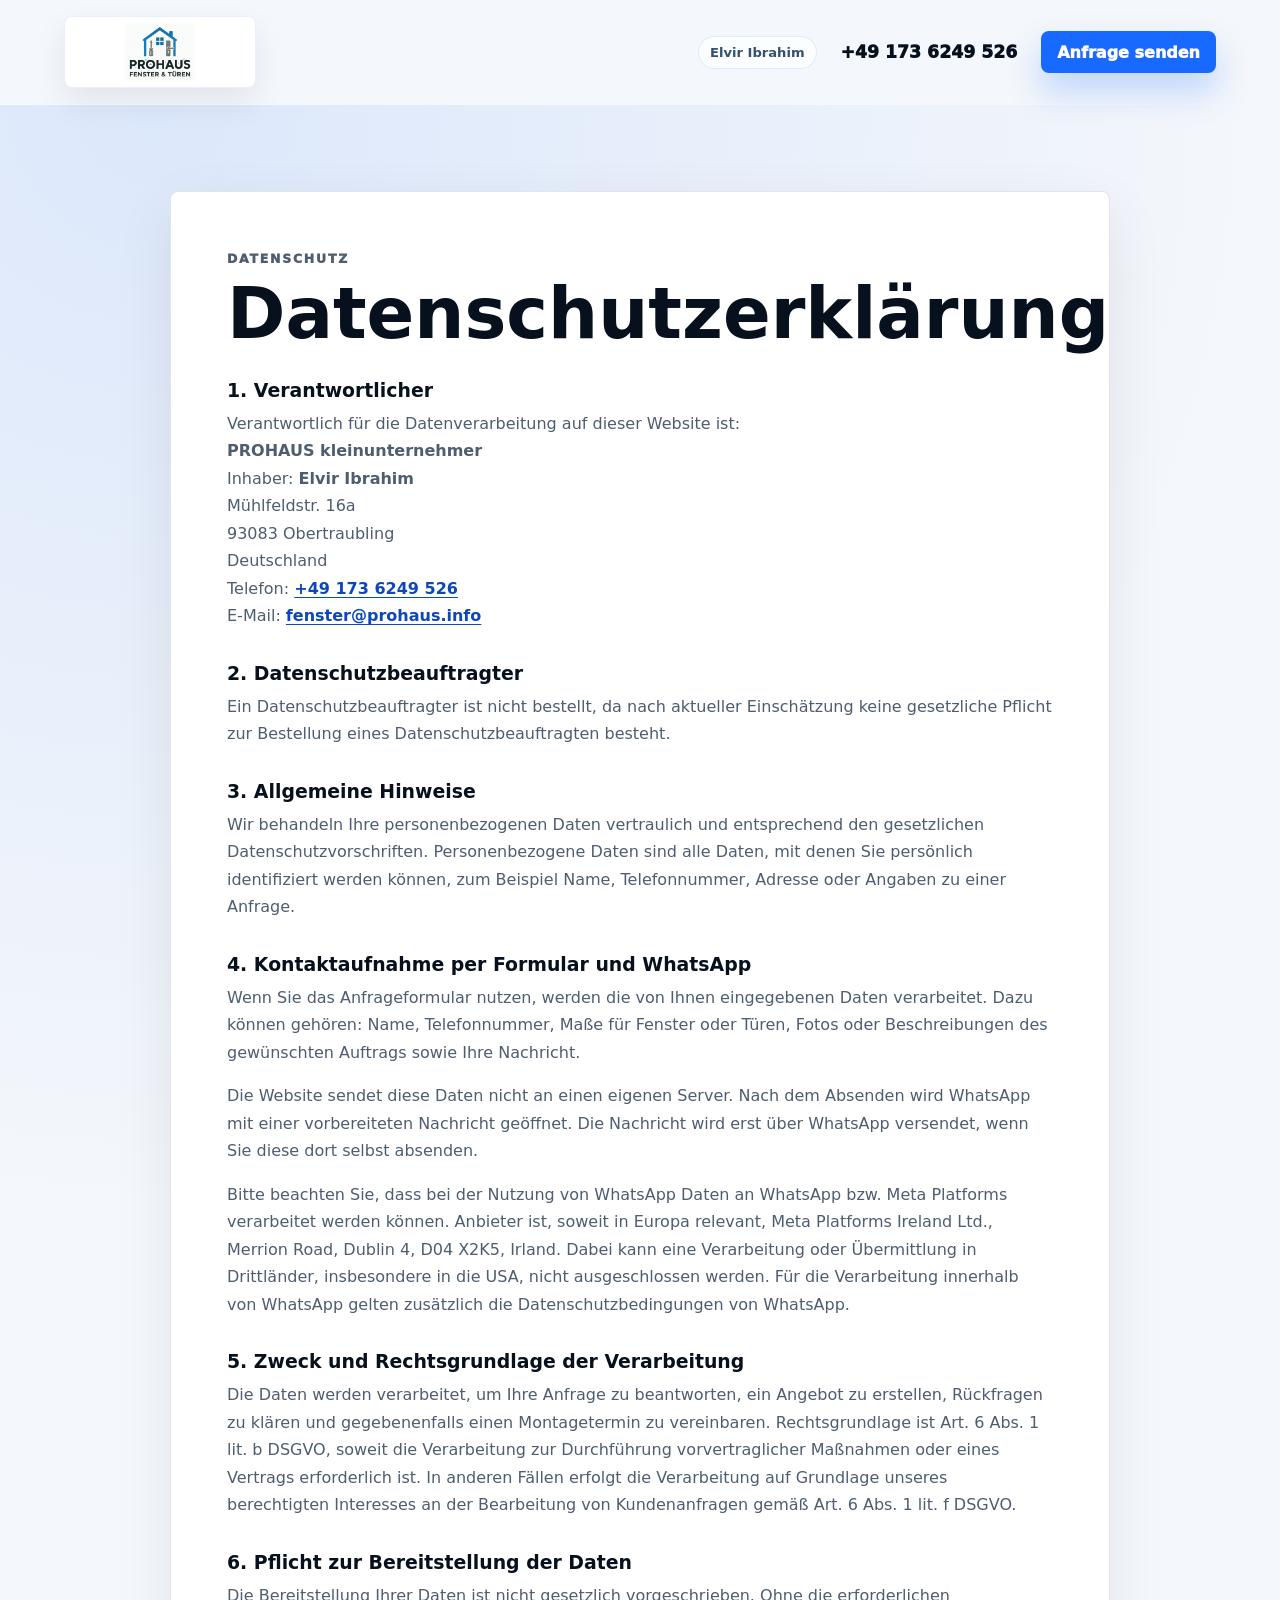
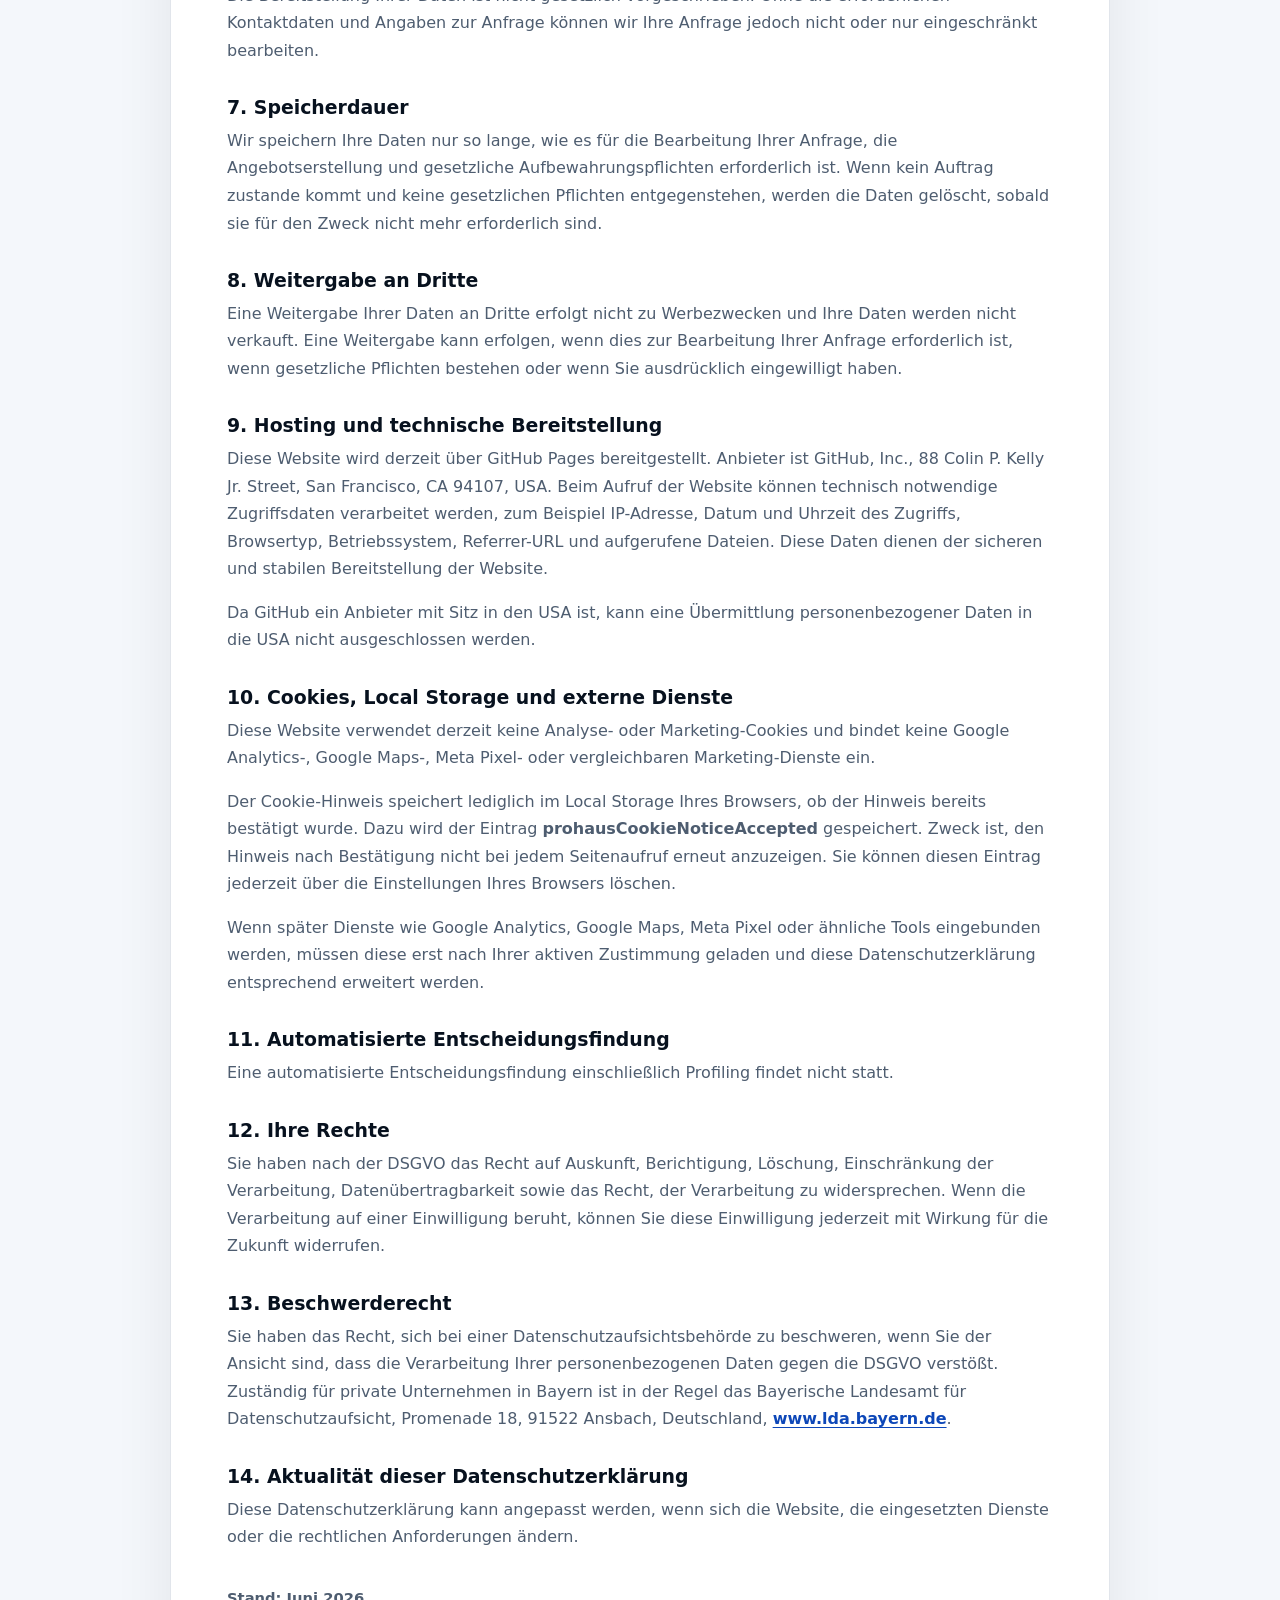
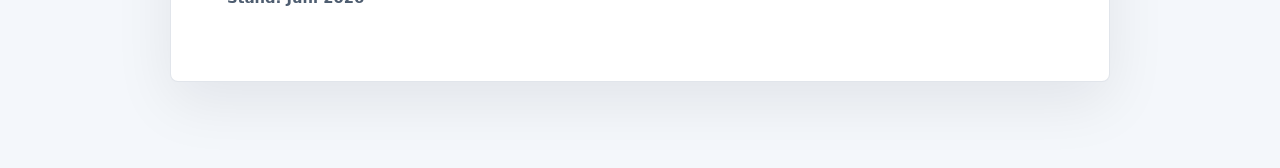
==== datenschutz.html @ ad99dd2c "Add files via upload" ====
<!doctype html>
<html lang="de">
  <head>
    <meta charset="utf-8">
    <meta name="viewport" content="width=device-width, initial-scale=1">
    <title>Datenschutzerklärung | PROHAUS</title>
    <link rel="stylesheet" href="styles.css">
  </head>
  <body>
    <header class="site-header legal-header">
      <a class="brand" href="index.html" aria-label="Zur Startseite"><img class="brand-logo" src="assets/prohaus-logo.png" alt="PROHAUS Fenster & Türen"></a>
      <div class="header-actions"><span class="owner-badge">Elvir Ibrahim</span><a class="phone" href="tel:+491736249526">+49 173 6249 526</a><a class="btn btn-header" href="index.html#contact">Anfrage senden</a></div>
    </header>
    <main class="legal-page">
      <section class="legal-card">
        <p class="eyebrow">Datenschutz</p>
        <h1>Datenschutzerklärung</h1>

        <h2>1. Verantwortlicher</h2>
        <p>
          Verantwortlich für die Datenverarbeitung auf dieser Website ist:<br>
          <strong>PROHAUS kleinunternehmer</strong><br>
          Inhaber: <strong>Elvir Ibrahim</strong><br>
          Mühlfeldstr. 16a<br>
          93083 Obertraubling<br>
          Deutschland<br>
          Telefon: <a href="tel:+491736249526">+49 173 6249 526</a><br>
          E-Mail: <a href="mailto:fenster@prohaus.info">fenster@prohaus.info</a>
        </p>

        <h2>2. Datenschutzbeauftragter</h2>
        <p>Ein Datenschutzbeauftragter ist nicht bestellt, da nach aktueller Einschätzung keine gesetzliche Pflicht zur Bestellung eines Datenschutzbeauftragten besteht.</p>

        <h2>3. Allgemeine Hinweise</h2>
        <p>Wir behandeln Ihre personenbezogenen Daten vertraulich und entsprechend den gesetzlichen Datenschutzvorschriften. Personenbezogene Daten sind alle Daten, mit denen Sie persönlich identifiziert werden können, zum Beispiel Name, Telefonnummer, Adresse oder Angaben zu einer Anfrage.</p>

        <h2>4. Kontaktaufnahme per Formular und WhatsApp</h2>
        <p>Wenn Sie das Anfrageformular nutzen, werden die von Ihnen eingegebenen Daten verarbeitet. Dazu können gehören: Name, Telefonnummer, Maße für Fenster oder Türen, Fotos oder Beschreibungen des gewünschten Auftrags sowie Ihre Nachricht.</p>
        <p>Die Website sendet diese Daten nicht an einen eigenen Server. Nach dem Absenden wird WhatsApp mit einer vorbereiteten Nachricht geöffnet. Die Nachricht wird erst über WhatsApp versendet, wenn Sie diese dort selbst absenden.</p>
        <p>Bitte beachten Sie, dass bei der Nutzung von WhatsApp Daten an WhatsApp bzw. Meta Platforms verarbeitet werden können. Anbieter ist, soweit in Europa relevant, Meta Platforms Ireland Ltd., Merrion Road, Dublin 4, D04 X2K5, Irland. Dabei kann eine Verarbeitung oder Übermittlung in Drittländer, insbesondere in die USA, nicht ausgeschlossen werden. Für die Verarbeitung innerhalb von WhatsApp gelten zusätzlich die Datenschutzbedingungen von WhatsApp.</p>

        <h2>5. Zweck und Rechtsgrundlage der Verarbeitung</h2>
        <p>Die Daten werden verarbeitet, um Ihre Anfrage zu beantworten, ein Angebot zu erstellen, Rückfragen zu klären und gegebenenfalls einen Montagetermin zu vereinbaren. Rechtsgrundlage ist Art. 6 Abs. 1 lit. b DSGVO, soweit die Verarbeitung zur Durchführung vorvertraglicher Maßnahmen oder eines Vertrags erforderlich ist. In anderen Fällen erfolgt die Verarbeitung auf Grundlage unseres berechtigten Interesses an der Bearbeitung von Kundenanfragen gemäß Art. 6 Abs. 1 lit. f DSGVO.</p>

        <h2>6. Pflicht zur Bereitstellung der Daten</h2>
        <p>Die Bereitstellung Ihrer Daten ist nicht gesetzlich vorgeschrieben. Ohne die erforderlichen Kontaktdaten und Angaben zur Anfrage können wir Ihre Anfrage jedoch nicht oder nur eingeschränkt bearbeiten.</p>

        <h2>7. Speicherdauer</h2>
        <p>Wir speichern Ihre Daten nur so lange, wie es für die Bearbeitung Ihrer Anfrage, die Angebotserstellung und gesetzliche Aufbewahrungspflichten erforderlich ist. Wenn kein Auftrag zustande kommt und keine gesetzlichen Pflichten entgegenstehen, werden die Daten gelöscht, sobald sie für den Zweck nicht mehr erforderlich sind.</p>

        <h2>8. Weitergabe an Dritte</h2>
        <p>Eine Weitergabe Ihrer Daten an Dritte erfolgt nicht zu Werbezwecken und Ihre Daten werden nicht verkauft. Eine Weitergabe kann erfolgen, wenn dies zur Bearbeitung Ihrer Anfrage erforderlich ist, wenn gesetzliche Pflichten bestehen oder wenn Sie ausdrücklich eingewilligt haben.</p>

        <h2>9. Hosting und technische Bereitstellung</h2>
        <p>Diese Website wird derzeit über GitHub Pages bereitgestellt. Anbieter ist GitHub, Inc., 88 Colin P. Kelly Jr. Street, San Francisco, CA 94107, USA. Beim Aufruf der Website können technisch notwendige Zugriffsdaten verarbeitet werden, zum Beispiel IP-Adresse, Datum und Uhrzeit des Zugriffs, Browsertyp, Betriebssystem, Referrer-URL und aufgerufene Dateien. Diese Daten dienen der sicheren und stabilen Bereitstellung der Website.</p>
        <p>Da GitHub ein Anbieter mit Sitz in den USA ist, kann eine Übermittlung personenbezogener Daten in die USA nicht ausgeschlossen werden.</p>

        <h2>10. Cookies, Local Storage und externe Dienste</h2>
        <p>Diese Website verwendet derzeit keine Analyse- oder Marketing-Cookies und bindet keine Google Analytics-, Google Maps-, Meta Pixel- oder vergleichbaren Marketing-Dienste ein.</p>
        <p>Der Cookie-Hinweis speichert lediglich im Local Storage Ihres Browsers, ob der Hinweis bereits bestätigt wurde. Dazu wird der Eintrag <strong>prohausCookieNoticeAccepted</strong> gespeichert. Zweck ist, den Hinweis nach Bestätigung nicht bei jedem Seitenaufruf erneut anzuzeigen. Sie können diesen Eintrag jederzeit über die Einstellungen Ihres Browsers löschen.</p>
        <p>Wenn später Dienste wie Google Analytics, Google Maps, Meta Pixel oder ähnliche Tools eingebunden werden, müssen diese erst nach Ihrer aktiven Zustimmung geladen und diese Datenschutzerklärung entsprechend erweitert werden.</p>

        <h2>11. Automatisierte Entscheidungsfindung</h2>
        <p>Eine automatisierte Entscheidungsfindung einschließlich Profiling findet nicht statt.</p>

        <h2>12. Ihre Rechte</h2>
        <p>Sie haben nach der DSGVO das Recht auf Auskunft, Berichtigung, Löschung, Einschränkung der Verarbeitung, Datenübertragbarkeit sowie das Recht, der Verarbeitung zu widersprechen. Wenn die Verarbeitung auf einer Einwilligung beruht, können Sie diese Einwilligung jederzeit mit Wirkung für die Zukunft widerrufen.</p>

        <h2>13. Beschwerderecht</h2>
        <p>Sie haben das Recht, sich bei einer Datenschutzaufsichtsbehörde zu beschweren, wenn Sie der Ansicht sind, dass die Verarbeitung Ihrer personenbezogenen Daten gegen die DSGVO verstößt. Zuständig für private Unternehmen in Bayern ist in der Regel das Bayerische Landesamt für Datenschutzaufsicht, Promenade 18, 91522 Ansbach, Deutschland, <a href="https://www.lda.bayern.de/" target="_blank" rel="noopener">www.lda.bayern.de</a>.</p>

        <h2>14. Aktualität dieser Datenschutzerklärung</h2>
        <p>Diese Datenschutzerklärung kann angepasst werden, wenn sich die Website, die eingesetzten Dienste oder die rechtlichen Anforderungen ändern.</p>

        <p class="legal-updated">Stand: Juni 2026</p>
      </section>
    </main>
  </body>
</html>
---- styles.css ----
:root {
  --ink: #111827;
  --muted: #647282;
  --line: rgba(148, 163, 184, 0.28);
  --paper: #f4f7fb;
  --white: #ffffff;
  --charcoal: #07111e;
  --charcoal-2: #0d1f34;
  --steel: #dfe8f3;
  --blue: #1769ff;
  --blue-2: #0d47b8;
  --green: #18b566;
  --gold: #d8ad58;
  --shadow: 0 28px 80px rgba(7, 17, 30, 0.18);
  --radius: 8px;
}

* {
  box-sizing: border-box;
}

html {
  scroll-behavior: smooth;
}

body {
  margin: 0;
  color: var(--ink);
  background: var(--paper);
  font-family: Inter, ui-sans-serif, system-ui, -apple-system, BlinkMacSystemFont, "Segoe UI", sans-serif;
}

a {
  color: inherit;
  text-decoration: none;
}

img {
  display: block;
  max-width: 100%;
}

.topbar {
  display: flex;
  justify-content: center;
  gap: clamp(18px, 5vw, 56px);
  padding: 10px 18px;
  color: rgba(255, 255, 255, 0.76);
  background: var(--charcoal);
  font-size: 0.78rem;
  font-weight: 800;
  text-transform: uppercase;
  letter-spacing: 0.08em;
}

.topbar span {
  white-space: nowrap;
}

.site-header {
  position: sticky;
  top: 0;
  z-index: 40;
  display: flex;
  align-items: center;
  justify-content: space-between;
  gap: 24px;
  padding: 16px clamp(18px, 5vw, 72px);
  border-bottom: 1px solid rgba(255, 255, 255, 0.16);
  background: rgba(244, 247, 251, 0.86);
  backdrop-filter: blur(22px);
}

.brand {
  display: flex;
  align-items: center;
  flex: 0 0 auto;
}

.brand-logo {
  width: clamp(148px, 15vw, 210px);
  height: 72px;
  object-fit: contain;
  padding: 6px 10px;
  border: 1px solid rgba(23, 105, 255, 0.1);
  border-radius: var(--radius);
  background: var(--white);
  box-shadow: 0 14px 32px rgba(7, 17, 30, 0.08);
}

.nav-links,
.header-actions {
  display: flex;
  align-items: center;
  gap: 24px;
}

.nav-links {
  color: #4b5d70;
  font-size: 0.92rem;
  font-weight: 850;
}

.nav-links a {
  position: relative;
  padding: 8px 0;
}

.nav-links a::after {
  content: "";
  position: absolute;
  left: 0;
  bottom: 0;
  width: 0;
  height: 2px;
  background: var(--blue);
  transition: width 0.2s ease;
}

.nav-links a:hover::after {
  width: 100%;
}

.phone {
  color: var(--charcoal);
  font-size: clamp(0.98rem, 1.35vw, 1.2rem);
  font-weight: 950;
}

.owner-badge {
  padding: 8px 11px;
  border: 1px solid rgba(23, 105, 255, 0.12);
  border-radius: 999px;
  color: #34516f;
  background: rgba(255, 255, 255, 0.62);
  font-size: 0.82rem;
  font-weight: 900;
  white-space: nowrap;
}

.btn {
  display: inline-flex;
  align-items: center;
  justify-content: center;
  min-height: 54px;
  padding: 0 22px;
  border: 0;
  border-radius: var(--radius);
  color: var(--white);
  background: var(--blue);
  box-shadow: 0 18px 34px rgba(23, 105, 255, 0.25);
  font: inherit;
  font-weight: 950;
  cursor: pointer;
  transition: transform 0.2s ease, box-shadow 0.2s ease, background 0.2s ease;
}

.btn:hover {
  transform: translateY(-2px);
  box-shadow: 0 24px 42px rgba(23, 105, 255, 0.3);
}

.btn-header {
  min-height: 42px;
  padding: 0 16px;
}

.hero {
  position: relative;
  display: grid;
  grid-template-columns: minmax(0, 0.9fr) minmax(440px, 1.1fr);
  gap: clamp(32px, 5vw, 76px);
  align-items: center;
  min-height: calc(100vh - 114px);
  padding: clamp(42px, 6vw, 86px) clamp(18px, 5vw, 72px);
  overflow: hidden;
  color: var(--white);
  background:
    radial-gradient(circle at 20% 18%, rgba(23, 105, 255, 0.35), transparent 28%),
    radial-gradient(circle at 78% 72%, rgba(216, 173, 88, 0.2), transparent 28%),
    linear-gradient(135deg, var(--charcoal), var(--charcoal-2));
}

.hero::after {
  content: "";
  position: absolute;
  inset: auto -8% -28% 40%;
  height: 52%;
  background: linear-gradient(90deg, transparent, rgba(255, 255, 255, 0.12), transparent);
  transform: rotate(-10deg);
}

.hero-copy,
.hero-showcase {
  position: relative;
  z-index: 2;
}

.eyebrow,
.section-kicker {
  margin: 0 0 14px;
  color: var(--gold);
  font-size: 0.78rem;
  font-weight: 950;
  letter-spacing: 0.14em;
  text-transform: uppercase;
}

h1,
h2,
h3,
p {
  margin-top: 0;
}

h1 {
  max-width: 780px;
  margin-bottom: 20px;
  font-size: clamp(2.8rem, 6vw, 6.4rem);
  line-height: 0.9;
  letter-spacing: 0;
}

h2 {
  margin-bottom: 16px;
  font-size: clamp(2rem, 3.8vw, 3.75rem);
  line-height: 1;
  letter-spacing: 0;
}

h3 {
  margin-bottom: 10px;
  font-size: 1.12rem;
}

.hero-subtitle {
  max-width: 610px;
  margin-bottom: 30px;
  color: rgba(255, 255, 255, 0.74);
  font-size: clamp(1.08rem, 1.55vw, 1.35rem);
  line-height: 1.58;
}

.hero-actions {
  display: flex;
  flex-wrap: wrap;
  gap: 12px;
  margin-bottom: 34px;
}

.btn-whatsapp {
  background: var(--green);
  box-shadow: 0 18px 34px rgba(24, 181, 102, 0.3);
}

.btn-secondary {
  border: 1px solid rgba(255, 255, 255, 0.22);
  background: rgba(255, 255, 255, 0.1);
  box-shadow: none;
}

.hero-metrics {
  display: grid;
  grid-template-columns: repeat(3, minmax(0, 1fr));
  max-width: 640px;
  border: 1px solid rgba(255, 255, 255, 0.16);
  border-radius: var(--radius);
  background: rgba(255, 255, 255, 0.08);
  backdrop-filter: blur(18px);
}

.hero-metrics div {
  padding: 18px;
}

.hero-metrics div + div {
  border-left: 1px solid rgba(255, 255, 255, 0.14);
}

.hero-metrics strong {
  display: block;
  font-size: clamp(1.55rem, 3vw, 2.2rem);
}

.hero-metrics span {
  color: rgba(255, 255, 255, 0.68);
  font-size: 0.9rem;
}

.hero-showcase {
  min-height: min(680px, 76vh);
}

.hero-photo {
  height: min(680px, 76vh);
  min-height: 520px;
  border: 1px solid rgba(255, 255, 255, 0.2);
  border-radius: var(--radius);
  background:
    linear-gradient(180deg, rgba(7, 17, 30, 0), rgba(7, 17, 30, 0.2)),
    url("assets/real-installed-window.jpg") center / cover;
  box-shadow: 0 32px 90px rgba(0, 0, 0, 0.42);
}

.quote-card {
  position: absolute;
  right: clamp(16px, 3vw, 38px);
  bottom: clamp(16px, 3vw, 38px);
  width: min(360px, 88%);
  padding: 22px;
  border: 1px solid rgba(255, 255, 255, 0.24);
  border-radius: var(--radius);
  background: rgba(7, 17, 30, 0.78);
  box-shadow: 0 24px 70px rgba(0, 0, 0, 0.3);
  backdrop-filter: blur(20px);
}

.quote-card p {
  display: inline-flex;
  align-items: center;
  gap: 8px;
  margin-bottom: 10px;
  color: rgba(255, 255, 255, 0.7);
  font-size: 0.82rem;
  font-weight: 900;
  text-transform: uppercase;
  letter-spacing: 0.1em;
}

.status-dot {
  display: inline-block;
  width: 10px;
  height: 10px;
  margin-right: 8px;
  border-radius: 50%;
  background: var(--green);
  box-shadow: 0 0 0 6px rgba(24, 181, 102, 0.14);
}

.quote-card h2 {
  margin-bottom: 14px;
  font-size: clamp(1.4rem, 2.2vw, 2rem);
  line-height: 1.05;
}

.quote-card ul,
.proof-list {
  display: grid;
  gap: 10px;
  margin: 0;
  padding: 0;
  list-style: none;
}

.quote-card li {
  color: rgba(255, 255, 255, 0.76);
}

.section {
  padding: clamp(66px, 8vw, 118px) clamp(18px, 5vw, 72px);
}

.split-heading {
  display: grid;
  grid-template-columns: minmax(0, 0.96fr) minmax(300px, 0.62fr);
  gap: clamp(24px, 4vw, 60px);
  align-items: end;
  margin-bottom: 34px;
}

.split-heading p {
  color: var(--muted);
  font-size: 1.04rem;
  line-height: 1.65;
}

.process {
  background: var(--white);
}

.process-grid {
  display: grid;
  grid-template-columns: repeat(3, minmax(0, 1fr));
  gap: 18px;
}

.process-grid article,
.service-list article,
.contact-form {
  border: 1px solid var(--line);
  border-radius: var(--radius);
  background: var(--white);
  box-shadow: 0 16px 42px rgba(7, 17, 30, 0.07);
}

.process-grid article {
  position: relative;
  min-height: 260px;
  overflow: hidden;
  padding: 28px;
}

.process-grid article::after {
  content: "";
  position: absolute;
  right: -58px;
  bottom: -58px;
  width: 150px;
  height: 150px;
  border: 1px solid rgba(23, 105, 255, 0.16);
  border-radius: 50%;
  background: rgba(23, 105, 255, 0.05);
}

.process-grid span,
.service-list span {
  display: inline-grid;
  width: 44px;
  height: 44px;
  place-items: center;
  margin-bottom: 28px;
  border-radius: 50%;
  color: var(--blue);
  background: #e9f1ff;
  font-weight: 950;
}

.process-grid p,
.service-list p,
.project-copy p,
.contact-copy p {
  color: var(--muted);
  line-height: 1.65;
}

.services {
  background:
    linear-gradient(180deg, #eef4fb 0%, #f8fbff 100%);
}

.text-link {
  justify-self: end;
  color: var(--blue);
  font-weight: 950;
}

.service-board {
  display: grid;
  grid-template-columns: minmax(0, 0.92fr) minmax(0, 1.08fr);
  gap: 22px;
  align-items: stretch;
}

.service-image {
  position: relative;
  min-height: 560px;
  overflow: hidden;
  border-radius: var(--radius);
  box-shadow: var(--shadow);
}

.service-image::after {
  content: "Fenster- und Türmontage";
  position: absolute;
  left: 24px;
  bottom: 24px;
  padding: 12px 14px;
  border-radius: var(--radius);
  color: var(--white);
  background: rgba(7, 17, 30, 0.72);
  font-weight: 950;
  backdrop-filter: blur(14px);
}

.service-image img {
  width: 100%;
  height: 100%;
  object-fit: cover;
}

.service-list {
  display: grid;
  gap: 16px;
}

.service-list article {
  padding: 26px;
}

.profiles-section {
  background: var(--charcoal);
  color: var(--white);
}

.profiles-layout {
  display: grid;
  grid-template-columns: minmax(0, 0.92fr) minmax(360px, 1.08fr);
  gap: clamp(24px, 5vw, 62px);
  align-items: start;
}

.profiles-layout p {
  max-width: 660px;
  color: rgba(255, 255, 255, 0.72);
  font-size: 1.05rem;
  line-height: 1.7;
}

.profile-cards {
  display: grid;
  gap: 16px;
}

.profile-cards article {
  display: grid;
  gap: 8px;
  padding: 22px;
  border: 1px solid rgba(255, 255, 255, 0.14);
  border-radius: var(--radius);
  background: rgba(255, 255, 255, 0.08);
  backdrop-filter: blur(16px);
}

.profile-cards strong {
  font-size: 1.08rem;
}

.profile-cards span {
  color: rgba(255, 255, 255, 0.7);
  line-height: 1.55;
}

.profile-cards-with-images article {
  overflow: hidden;
  padding: 0;
}

.profile-cards-with-images img {
  width: 100%;
  height: 150px;
  object-fit: cover;
}

.profile-cards-with-images strong,
.profile-cards-with-images span {
  padding-right: 22px;
  padding-left: 22px;
}

.profile-cards-with-images strong {
  padding-top: 16px;
}

.profile-cards-with-images span {
  padding-bottom: 20px;
}

.before-after {
  background: #f8fbff;
}

.comparison-grid {
  display: grid;
  grid-template-columns: repeat(2, minmax(0, 1fr));
  gap: 18px;
}

.comparison-grid article {
  border: 1px solid var(--line);
  border-radius: var(--radius);
  background: var(--white);
  box-shadow: 0 16px 42px rgba(7, 17, 30, 0.07);
  overflow: hidden;
}

.comparison-pair {
  display: grid;
  grid-template-columns: repeat(2, minmax(0, 1fr));
}

.comparison-pair figure {
  position: relative;
  margin: 0;
  min-height: 260px;
}

.comparison-pair img {
  width: 100%;
  height: 100%;
  min-height: 260px;
  object-fit: cover;
}

.comparison-pair figcaption {
  position: absolute;
  left: 12px;
  bottom: 12px;
  padding: 8px 10px;
  border-radius: var(--radius);
  color: var(--white);
  background: rgba(7, 17, 30, 0.74);
  font-size: 0.82rem;
  font-weight: 950;
}

.comparison-grid h3,
.comparison-grid p {
  padding-right: 22px;
  padding-left: 22px;
}

.comparison-grid h3 {
  margin-top: 20px;
}

.comparison-grid p {
  padding-bottom: 22px;
  color: var(--muted);
  line-height: 1.6;
}

.project-section {
  display: grid;
  grid-template-columns: minmax(320px, 0.72fr) minmax(0, 1.28fr);
  gap: clamp(24px, 5vw, 68px);
  align-items: center;
  background: var(--white);
}

.project-copy {
  max-width: 560px;
}

.proof-list {
  margin-top: 26px;
}

.proof-list span {
  padding: 14px 16px;
  border: 1px solid var(--line);
  border-radius: var(--radius);
  background: #f7faff;
  color: #314156;
  font-weight: 850;
}

.project-gallery {
  display: grid;
  grid-template-columns: repeat(2, minmax(0, 1fr));
  gap: 16px;
}

.project-gallery article {
  overflow: hidden;
  border: 1px solid var(--line);
  border-radius: var(--radius);
  background: var(--white);
  box-shadow: 0 14px 36px rgba(7, 17, 30, 0.08);
}

.project-gallery img {
  width: 100%;
  height: 230px;
  object-fit: cover;
}

.project-gallery div {
  display: grid;
  gap: 6px;
  padding: 16px;
}

.project-gallery strong {
  font-size: 1rem;
}

.project-gallery span {
  color: var(--muted);
  line-height: 1.45;
}

.conversion {
  color: var(--white);
  background:
    radial-gradient(circle at 22% 16%, rgba(23, 105, 255, 0.34), transparent 27%),
    linear-gradient(135deg, var(--charcoal), var(--charcoal-2));
}

.conversion-card {
  display: grid;
  grid-template-columns: minmax(0, 0.9fr) minmax(360px, 0.72fr);
  gap: clamp(24px, 5vw, 64px);
  align-items: start;
  max-width: 1280px;
  margin: 0 auto;
}

.contact-copy {
  max-width: 620px;
}

.contact-copy p,
.contact-details {
  color: rgba(255, 255, 255, 0.72);
}

.contact-details {
  display: grid;
  gap: 10px;
  margin-top: 26px;
  line-height: 1.5;
}

.contact-form {
  display: grid;
  gap: 16px;
  padding: 26px;
  color: var(--ink);
}

.contact-form label {
  display: grid;
  gap: 8px;
  color: #526173;
  font-weight: 850;
}

.contact-form input,
.contact-form textarea {
  width: 100%;
  border: 1px solid #d8e1ec;
  border-radius: var(--radius);
  padding: 15px;
  color: var(--ink);
  background: #fbfdff;
  font: inherit;
  outline: none;
}

.contact-form input:focus,
.contact-form textarea:focus {
  border-color: var(--blue);
  box-shadow: 0 0 0 4px rgba(23, 105, 255, 0.12);
}

.privacy-consent {
  grid-template-columns: auto 1fr;
  align-items: start;
  gap: 10px;
  color: #59687a;
  font-size: 0.88rem;
  line-height: 1.45;
  font-weight: 750;
}

.privacy-consent input {
  width: 18px;
  height: 18px;
  margin-top: 2px;
  accent-color: var(--green);
}

.privacy-consent a,
.legal-links a,
.legal-links button {
  color: var(--blue-2);
  font-weight: 900;
  text-decoration: underline;
  text-underline-offset: 3px;
}

.form-error {
  min-height: 1.2em;
  margin: -6px 0 0;
  color: #b42318;
  font-size: 0.86rem;
  font-weight: 850;
}

.btn-submit {
  width: 100%;
  background: var(--green);
  box-shadow: 0 18px 34px rgba(24, 181, 102, 0.26);
}

.site-footer {
  display: flex;
  align-items: center;
  justify-content: space-between;
  gap: 18px;
  padding: 28px clamp(18px, 5vw, 72px);
  color: #6a7786;
  background: var(--white);
  font-weight: 800;
}

.site-footer small {
  margin-left: 6px;
  color: #93a0ae;
  font-size: 0.82em;
  font-weight: 750;
}

.legal-links {
  display: flex;
  flex-wrap: wrap;
  align-items: center;
  justify-content: flex-end;
  gap: 14px;
}

.legal-links button {
  border: 0;
  padding: 0;
  background: transparent;
  font: inherit;
  cursor: pointer;
}

.cookie-banner {
  position: fixed;
  right: 18px;
  bottom: 18px;
  z-index: 70;
  display: grid;
  grid-template-columns: 1fr auto;
  gap: 18px;
  align-items: center;
  max-width: min(680px, calc(100vw - 36px));
  padding: 18px;
  border: 1px solid rgba(23, 105, 255, 0.18);
  border-radius: var(--radius);
  background: rgba(255, 255, 255, 0.96);
  box-shadow: var(--shadow);
  backdrop-filter: blur(18px);
}

.cookie-banner[hidden] {
  display: none;
}

.cookie-banner strong {
  display: block;
  margin-bottom: 5px;
  color: var(--ink);
}

.cookie-banner p {
  margin: 0;
  color: var(--muted);
  font-size: 0.9rem;
  line-height: 1.45;
}

.btn-cookie {
  min-height: 44px;
  padding: 0 18px;
  color: var(--white);
  background: var(--blue);
}

.legal-header {
  position: sticky;
}

.legal-page {
  padding: clamp(42px, 7vw, 86px) 18px;
  background:
    radial-gradient(circle at 12% 0%, rgba(23, 105, 255, 0.11), transparent 32%),
    var(--paper);
}

.legal-card {
  max-width: 940px;
  margin: 0 auto;
  padding: clamp(28px, 5vw, 56px);
  border: 1px solid var(--line);
  border-radius: var(--radius);
  background: var(--white);
  box-shadow: 0 20px 60px rgba(7, 17, 30, 0.08);
}

.legal-card h1 {
  margin: 0 0 18px;
  color: var(--charcoal);
  font-size: clamp(2.25rem, 6vw, 4.4rem);
  letter-spacing: 0;
}

.legal-card h2 {
  margin: 34px 0 10px;
  color: var(--charcoal);
  font-size: 1.18rem;
}

.legal-card p {
  color: #4e5d70;
  line-height: 1.72;
}

.legal-card a {
  color: var(--blue-2);
  font-weight: 900;
  text-decoration: underline;
  text-underline-offset: 3px;
}

.legal-note {
  padding: 14px 16px;
  border-left: 4px solid var(--gold);
  background: #fff8e8;
}

.legal-updated {
  margin-top: 34px;
  color: var(--muted);
  font-size: 0.92rem;
  font-weight: 850;
}

.floating-whatsapp {
  position: fixed;
  right: 18px;
  bottom: 18px;
  z-index: 50;
  display: none;
  min-height: 58px;
  align-items: center;
  justify-content: center;
  padding: 0 19px;
  border-radius: 999px;
  color: var(--white);
  background: var(--green);
  box-shadow: 0 18px 36px rgba(24, 181, 102, 0.42);
  font-weight: 950;
}

@media (max-width: 1040px) {
  .nav-links {
    display: none;
  }

  .hero,
  .split-heading,
  .service-board,
  .profiles-layout,
  .project-section,
  .conversion-card {
    grid-template-columns: 1fr;
  }

  .hero {
    min-height: auto;
  }

  .text-link {
    justify-self: start;
  }

  .process-grid {
    grid-template-columns: 1fr;
  }
}

@media (max-width: 680px) {
  .topbar {
    justify-content: flex-start;
    overflow-x: auto;
  }

  .site-header {
    align-items: flex-start;
    padding: 13px 16px;
  }

  .brand-logo {
    width: 118px;
    height: 56px;
    padding: 4px 6px;
  }

  .header-actions {
    flex-direction: column;
    align-items: flex-end;
    gap: 7px;
  }

  .phone {
    font-size: 0.96rem;
  }

  .owner-badge {
    font-size: 0.76rem;
    padding: 6px 9px;
  }

  .btn-header {
    min-height: 34px;
    padding: 0 12px;
    font-size: 0.86rem;
  }

  .hero {
    padding: 36px 16px 52px;
  }

  h1 {
    font-size: 3.05rem;
  }

  .hero-actions,
  .hero-actions .btn {
    width: 100%;
  }

  .hero-metrics {
    grid-template-columns: 1fr;
  }

  .hero-metrics div + div {
    border-top: 1px solid rgba(255, 255, 255, 0.14);
    border-left: 0;
  }

  .hero-showcase,
  .hero-photo {
    min-height: 350px;
  }

  .hero-photo {
    height: 350px;
  }

  .quote-card {
    position: static;
    width: 100%;
    margin-top: 12px;
  }

  .section {
    padding: 58px 16px;
  }

  .process-grid article {
    min-height: auto;
  }

  .service-image {
    min-height: 330px;
  }

  .project-gallery {
    grid-template-columns: 1fr;
  }

  .comparison-grid,
  .comparison-pair {
    grid-template-columns: 1fr;
  }

  .project-gallery img {
    height: 260px;
  }

  .site-footer {
    flex-direction: column;
    align-items: flex-start;
    padding-bottom: 90px;
  }

  .legal-links {
    justify-content: flex-start;
  }

  .cookie-banner {
    right: 12px;
    bottom: 86px;
    grid-template-columns: 1fr;
  }

  .floating-whatsapp {
    display: inline-flex;
  }
}
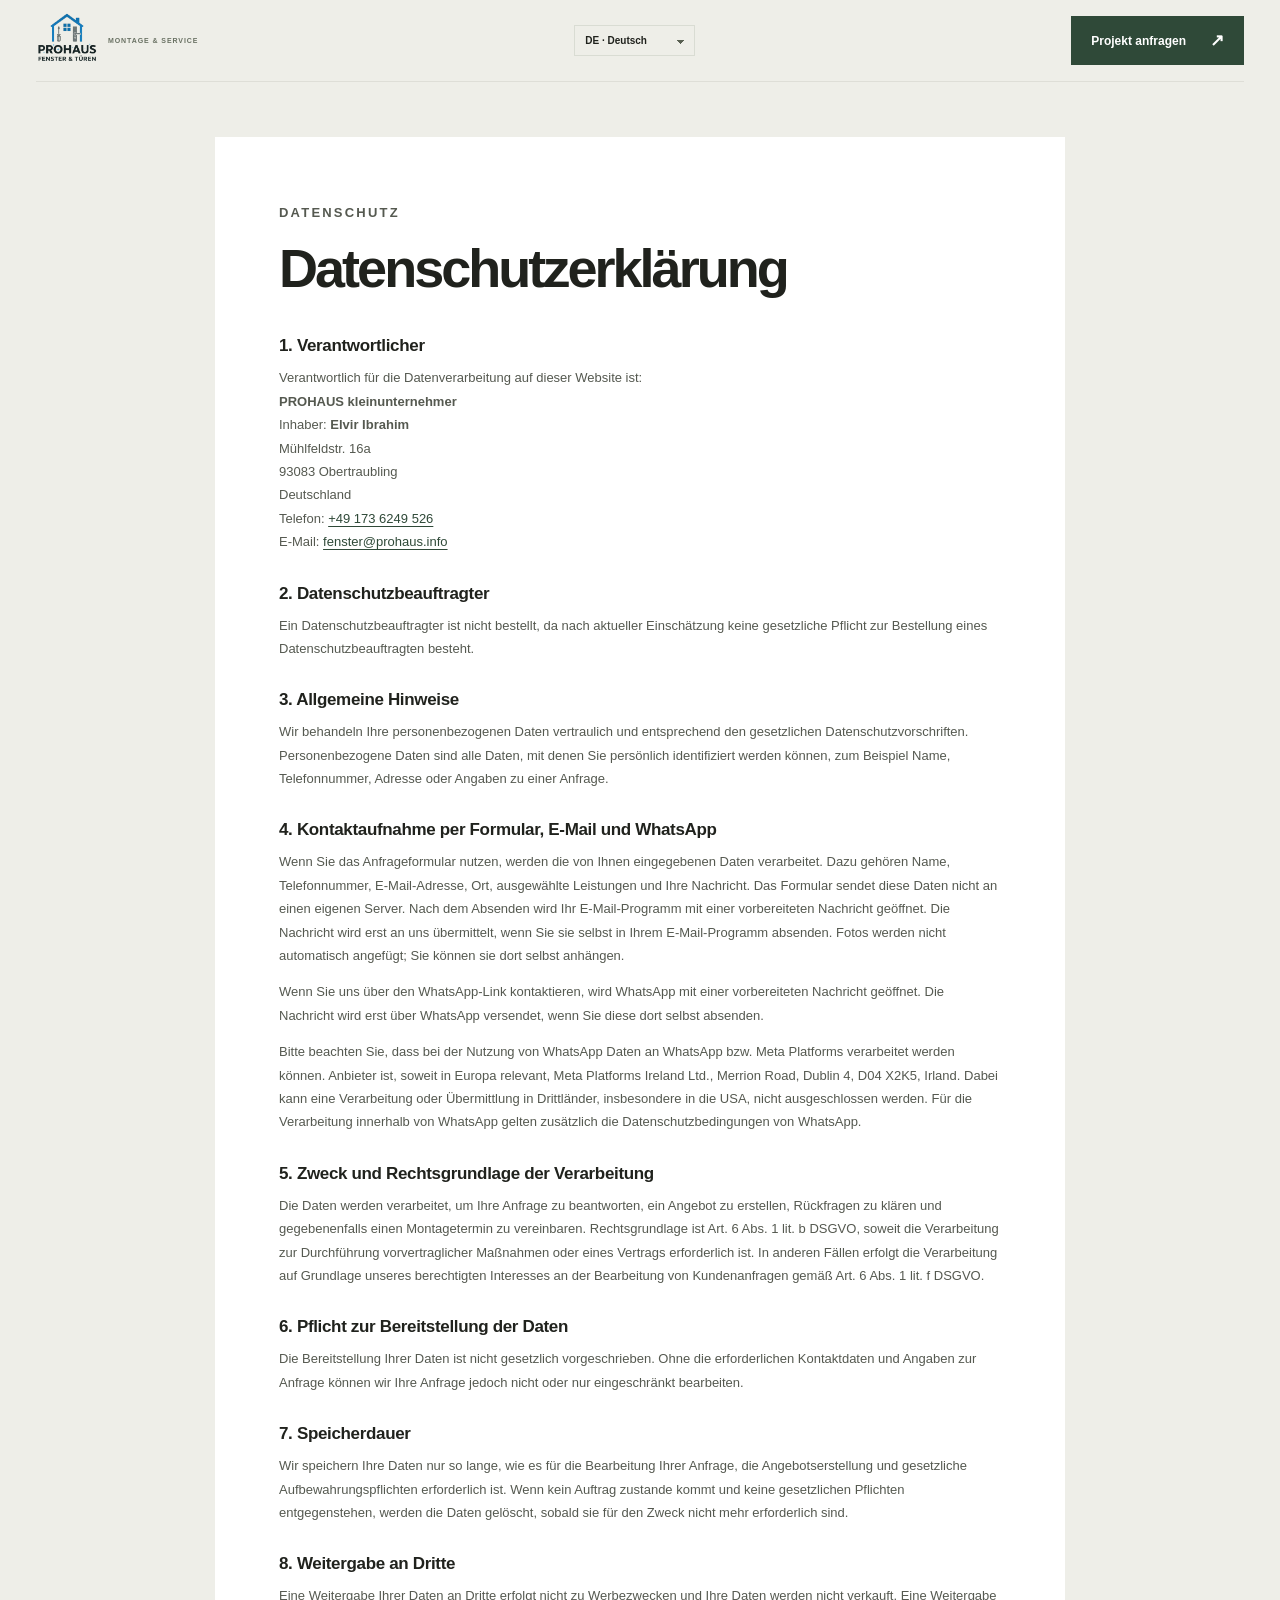
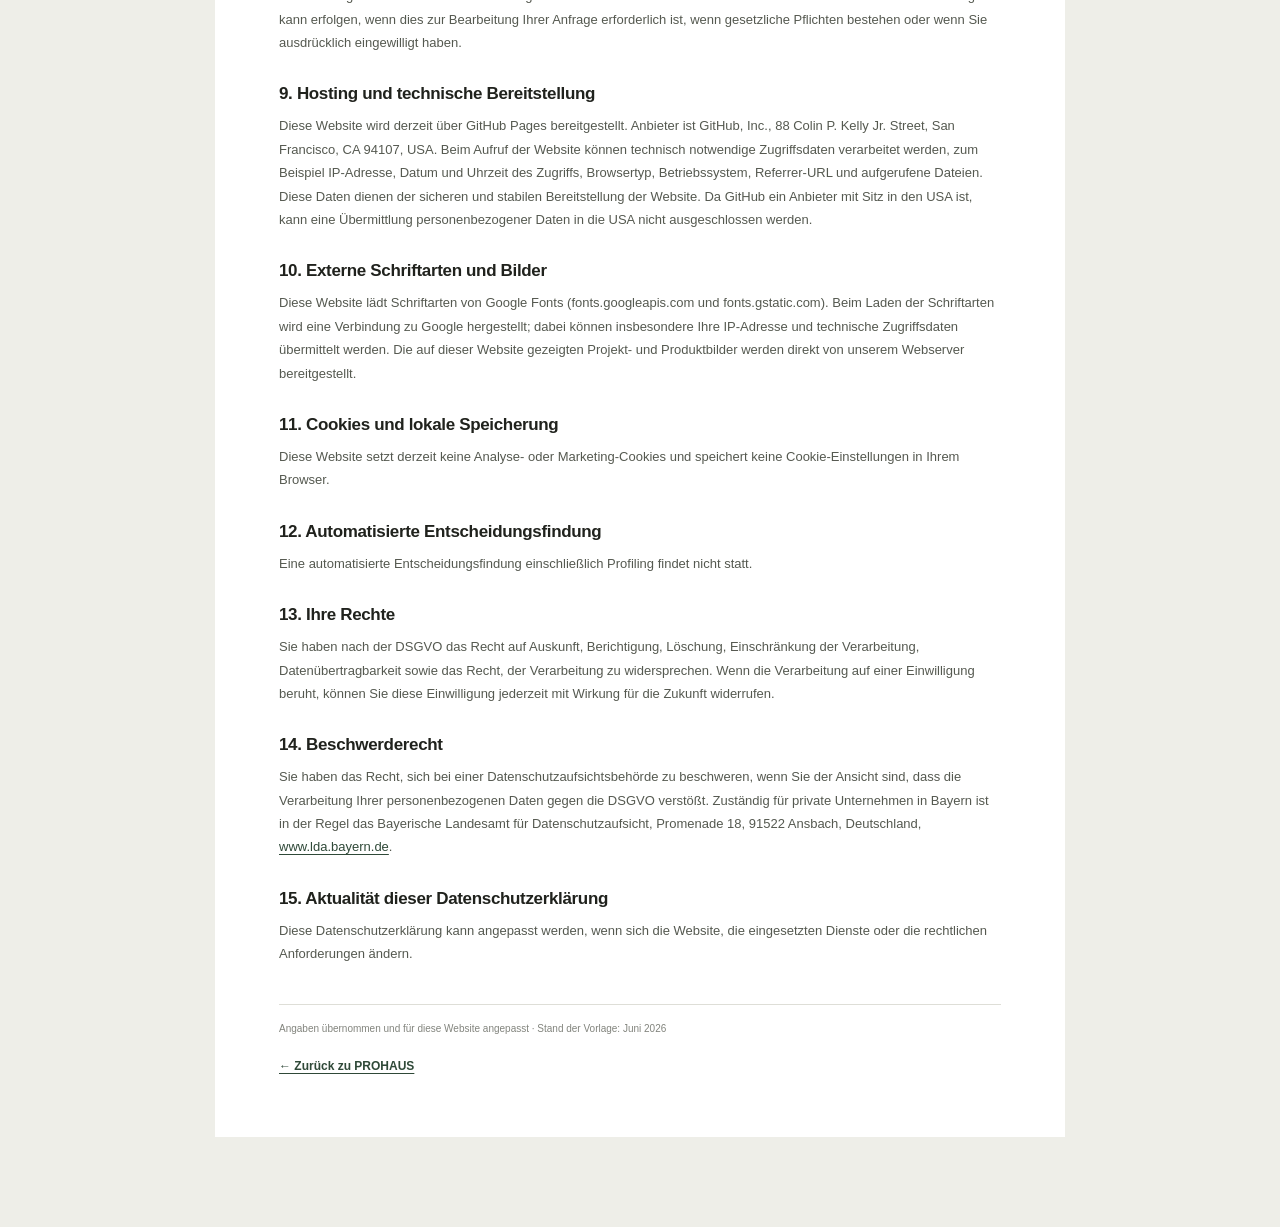
==== commit 33cfee6b: "Replace site with multilingual PROHAUS website" ====
--- a/datenschutz.html
+++ b/datenschutz.html
@@ -1,79 +1,59 @@
 <!doctype html>
 <html lang="de">
-  <head>
-    <meta charset="utf-8">
-    <meta name="viewport" content="width=device-width, initial-scale=1">
-    <title>Datenschutzerklärung | PROHAUS</title>
-    <link rel="stylesheet" href="styles.css">
-  </head>
-  <body>
-    <header class="site-header legal-header">
-      <a class="brand" href="index.html" aria-label="Zur Startseite"><img class="brand-logo" src="assets/prohaus-logo.png" alt="PROHAUS Fenster & Türen"></a>
-      <div class="header-actions"><span class="owner-badge">Elvir Ibrahim</span><a class="phone" href="tel:+491736249526">+49 173 6249 526</a><a class="btn btn-header" href="index.html#contact">Anfrage senden</a></div>
-    </header>
-    <main class="legal-page">
-      <section class="legal-card">
-        <p class="eyebrow">Datenschutz</p>
-        <h1>Datenschutzerklärung</h1>
-
-        <h2>1. Verantwortlicher</h2>
-        <p>
-          Verantwortlich für die Datenverarbeitung auf dieser Website ist:<br>
-          <strong>PROHAUS kleinunternehmer</strong><br>
-          Inhaber: <strong>Elvir Ibrahim</strong><br>
-          Mühlfeldstr. 16a<br>
-          93083 Obertraubling<br>
-          Deutschland<br>
-          Telefon: <a href="tel:+491736249526">+49 173 6249 526</a><br>
-          E-Mail: <a href="mailto:fenster@prohaus.info">fenster@prohaus.info</a>
-        </p>
-
-        <h2>2. Datenschutzbeauftragter</h2>
-        <p>Ein Datenschutzbeauftragter ist nicht bestellt, da nach aktueller Einschätzung keine gesetzliche Pflicht zur Bestellung eines Datenschutzbeauftragten besteht.</p>
-
-        <h2>3. Allgemeine Hinweise</h2>
-        <p>Wir behandeln Ihre personenbezogenen Daten vertraulich und entsprechend den gesetzlichen Datenschutzvorschriften. Personenbezogene Daten sind alle Daten, mit denen Sie persönlich identifiziert werden können, zum Beispiel Name, Telefonnummer, Adresse oder Angaben zu einer Anfrage.</p>
-
-        <h2>4. Kontaktaufnahme per Formular und WhatsApp</h2>
-        <p>Wenn Sie das Anfrageformular nutzen, werden die von Ihnen eingegebenen Daten verarbeitet. Dazu können gehören: Name, Telefonnummer, Maße für Fenster oder Türen, Fotos oder Beschreibungen des gewünschten Auftrags sowie Ihre Nachricht.</p>
-        <p>Die Website sendet diese Daten nicht an einen eigenen Server. Nach dem Absenden wird WhatsApp mit einer vorbereiteten Nachricht geöffnet. Die Nachricht wird erst über WhatsApp versendet, wenn Sie diese dort selbst absenden.</p>
-        <p>Bitte beachten Sie, dass bei der Nutzung von WhatsApp Daten an WhatsApp bzw. Meta Platforms verarbeitet werden können. Anbieter ist, soweit in Europa relevant, Meta Platforms Ireland Ltd., Merrion Road, Dublin 4, D04 X2K5, Irland. Dabei kann eine Verarbeitung oder Übermittlung in Drittländer, insbesondere in die USA, nicht ausgeschlossen werden. Für die Verarbeitung innerhalb von WhatsApp gelten zusätzlich die Datenschutzbedingungen von WhatsApp.</p>
-
-        <h2>5. Zweck und Rechtsgrundlage der Verarbeitung</h2>
-        <p>Die Daten werden verarbeitet, um Ihre Anfrage zu beantworten, ein Angebot zu erstellen, Rückfragen zu klären und gegebenenfalls einen Montagetermin zu vereinbaren. Rechtsgrundlage ist Art. 6 Abs. 1 lit. b DSGVO, soweit die Verarbeitung zur Durchführung vorvertraglicher Maßnahmen oder eines Vertrags erforderlich ist. In anderen Fällen erfolgt die Verarbeitung auf Grundlage unseres berechtigten Interesses an der Bearbeitung von Kundenanfragen gemäß Art. 6 Abs. 1 lit. f DSGVO.</p>
-
-        <h2>6. Pflicht zur Bereitstellung der Daten</h2>
-        <p>Die Bereitstellung Ihrer Daten ist nicht gesetzlich vorgeschrieben. Ohne die erforderlichen Kontaktdaten und Angaben zur Anfrage können wir Ihre Anfrage jedoch nicht oder nur eingeschränkt bearbeiten.</p>
-
-        <h2>7. Speicherdauer</h2>
-        <p>Wir speichern Ihre Daten nur so lange, wie es für die Bearbeitung Ihrer Anfrage, die Angebotserstellung und gesetzliche Aufbewahrungspflichten erforderlich ist. Wenn kein Auftrag zustande kommt und keine gesetzlichen Pflichten entgegenstehen, werden die Daten gelöscht, sobald sie für den Zweck nicht mehr erforderlich sind.</p>
-
-        <h2>8. Weitergabe an Dritte</h2>
-        <p>Eine Weitergabe Ihrer Daten an Dritte erfolgt nicht zu Werbezwecken und Ihre Daten werden nicht verkauft. Eine Weitergabe kann erfolgen, wenn dies zur Bearbeitung Ihrer Anfrage erforderlich ist, wenn gesetzliche Pflichten bestehen oder wenn Sie ausdrücklich eingewilligt haben.</p>
-
-        <h2>9. Hosting und technische Bereitstellung</h2>
-        <p>Diese Website wird derzeit über GitHub Pages bereitgestellt. Anbieter ist GitHub, Inc., 88 Colin P. Kelly Jr. Street, San Francisco, CA 94107, USA. Beim Aufruf der Website können technisch notwendige Zugriffsdaten verarbeitet werden, zum Beispiel IP-Adresse, Datum und Uhrzeit des Zugriffs, Browsertyp, Betriebssystem, Referrer-URL und aufgerufene Dateien. Diese Daten dienen der sicheren und stabilen Bereitstellung der Website.</p>
-        <p>Da GitHub ein Anbieter mit Sitz in den USA ist, kann eine Übermittlung personenbezogener Daten in die USA nicht ausgeschlossen werden.</p>
-
-        <h2>10. Cookies, Local Storage und externe Dienste</h2>
-        <p>Diese Website verwendet derzeit keine Analyse- oder Marketing-Cookies und bindet keine Google Analytics-, Google Maps-, Meta Pixel- oder vergleichbaren Marketing-Dienste ein.</p>
-        <p>Der Cookie-Hinweis speichert lediglich im Local Storage Ihres Browsers, ob der Hinweis bereits bestätigt wurde. Dazu wird der Eintrag <strong>prohausCookieNoticeAccepted</strong> gespeichert. Zweck ist, den Hinweis nach Bestätigung nicht bei jedem Seitenaufruf erneut anzuzeigen. Sie können diesen Eintrag jederzeit über die Einstellungen Ihres Browsers löschen.</p>
-        <p>Wenn später Dienste wie Google Analytics, Google Maps, Meta Pixel oder ähnliche Tools eingebunden werden, müssen diese erst nach Ihrer aktiven Zustimmung geladen und diese Datenschutzerklärung entsprechend erweitert werden.</p>
-
-        <h2>11. Automatisierte Entscheidungsfindung</h2>
-        <p>Eine automatisierte Entscheidungsfindung einschließlich Profiling findet nicht statt.</p>
-
-        <h2>12. Ihre Rechte</h2>
-        <p>Sie haben nach der DSGVO das Recht auf Auskunft, Berichtigung, Löschung, Einschränkung der Verarbeitung, Datenübertragbarkeit sowie das Recht, der Verarbeitung zu widersprechen. Wenn die Verarbeitung auf einer Einwilligung beruht, können Sie diese Einwilligung jederzeit mit Wirkung für die Zukunft widerrufen.</p>
-
-        <h2>13. Beschwerderecht</h2>
-        <p>Sie haben das Recht, sich bei einer Datenschutzaufsichtsbehörde zu beschweren, wenn Sie der Ansicht sind, dass die Verarbeitung Ihrer personenbezogenen Daten gegen die DSGVO verstößt. Zuständig für private Unternehmen in Bayern ist in der Regel das Bayerische Landesamt für Datenschutzaufsicht, Promenade 18, 91522 Ansbach, Deutschland, <a href="https://www.lda.bayern.de/" target="_blank" rel="noopener">www.lda.bayern.de</a>.</p>
-
-        <h2>14. Aktualität dieser Datenschutzerklärung</h2>
-        <p>Diese Datenschutzerklärung kann angepasst werden, wenn sich die Website, die eingesetzten Dienste oder die rechtlichen Anforderungen ändern.</p>
-
-        <p class="legal-updated">Stand: Juni 2026</p>
-      </section>
-    </main>
-  </body>
+<head>
+  <meta charset="utf-8">
+  <meta name="viewport" content="width=device-width, initial-scale=1">
+  <meta name="theme-color" content="#f6f5f1">
+  <title>Datenschutzerklärung | PROHAUS</title>
+  <link rel="stylesheet" href="styles.css">
+  <link rel="stylesheet" href="legal.css">
+</head>
+<body>
+  <header class="header wrap legal-header">
+    <a class="brand" href="index.html" aria-label="PROHAUS Startseite"><img class="brand-logo-image" src="assets/prohaus-logo-transparent.png" alt="PROHAUS Fenster & Türen"><span class="brand-tagline">MONTAGE & SERVICE</span></a>
+    <label class="language-picker"><span class="sr-only">Sprache wählen</span><select class="language-select" aria-label="Sprache wählen"><option value="de">DE · Deutsch</option><option value="mk">MK · Македонски</option><option value="sq">SQ · Shqip</option></select></label>
+    <a class="button button-green" href="index.html#kontakt">Projekt anfragen <span>↗</span></a>
+  </header>
+  <main class="legal-wrap">
+    <article class="legal-card">
+      <p class="eyebrow">DATENSCHUTZ</p>
+      <h1>Datenschutzerklärung</h1>
+      <h2>1. Verantwortlicher</h2>
+      <p>Verantwortlich für die Datenverarbeitung auf dieser Website ist:<br><strong>PROHAUS kleinunternehmer</strong><br>Inhaber: <strong>Elvir Ibrahim</strong><br>Mühlfeldstr. 16a<br>93083 Obertraubling<br>Deutschland<br>Telefon: <a href="tel:+491736249526">+49 173 6249 526</a><br>E-Mail: <a href="mailto:fenster@prohaus.info">fenster@prohaus.info</a></p>
+      <h2>2. Datenschutzbeauftragter</h2>
+      <p>Ein Datenschutzbeauftragter ist nicht bestellt, da nach aktueller Einschätzung keine gesetzliche Pflicht zur Bestellung eines Datenschutzbeauftragten besteht.</p>
+      <h2>3. Allgemeine Hinweise</h2>
+      <p>Wir behandeln Ihre personenbezogenen Daten vertraulich und entsprechend den gesetzlichen Datenschutzvorschriften. Personenbezogene Daten sind alle Daten, mit denen Sie persönlich identifiziert werden können, zum Beispiel Name, Telefonnummer, Adresse oder Angaben zu einer Anfrage.</p>
+      <h2>4. Kontaktaufnahme per Formular, E-Mail und WhatsApp</h2>
+      <p>Wenn Sie das Anfrageformular nutzen, werden die von Ihnen eingegebenen Daten verarbeitet. Dazu gehören Name, Telefonnummer, E-Mail-Adresse, Ort, ausgewählte Leistungen und Ihre Nachricht. Das Formular sendet diese Daten nicht an einen eigenen Server. Nach dem Absenden wird Ihr E-Mail-Programm mit einer vorbereiteten Nachricht geöffnet. Die Nachricht wird erst an uns übermittelt, wenn Sie sie selbst in Ihrem E-Mail-Programm absenden. Fotos werden nicht automatisch angefügt; Sie können sie dort selbst anhängen.</p>
+      <p>Wenn Sie uns über den WhatsApp-Link kontaktieren, wird WhatsApp mit einer vorbereiteten Nachricht geöffnet. Die Nachricht wird erst über WhatsApp versendet, wenn Sie diese dort selbst absenden.</p>
+      <p>Bitte beachten Sie, dass bei der Nutzung von WhatsApp Daten an WhatsApp bzw. Meta Platforms verarbeitet werden können. Anbieter ist, soweit in Europa relevant, Meta Platforms Ireland Ltd., Merrion Road, Dublin 4, D04 X2K5, Irland. Dabei kann eine Verarbeitung oder Übermittlung in Drittländer, insbesondere in die USA, nicht ausgeschlossen werden. Für die Verarbeitung innerhalb von WhatsApp gelten zusätzlich die Datenschutzbedingungen von WhatsApp.</p>
+      <h2>5. Zweck und Rechtsgrundlage der Verarbeitung</h2>
+      <p>Die Daten werden verarbeitet, um Ihre Anfrage zu beantworten, ein Angebot zu erstellen, Rückfragen zu klären und gegebenenfalls einen Montagetermin zu vereinbaren. Rechtsgrundlage ist Art. 6 Abs. 1 lit. b DSGVO, soweit die Verarbeitung zur Durchführung vorvertraglicher Maßnahmen oder eines Vertrags erforderlich ist. In anderen Fällen erfolgt die Verarbeitung auf Grundlage unseres berechtigten Interesses an der Bearbeitung von Kundenanfragen gemäß Art. 6 Abs. 1 lit. f DSGVO.</p>
+      <h2>6. Pflicht zur Bereitstellung der Daten</h2>
+      <p>Die Bereitstellung Ihrer Daten ist nicht gesetzlich vorgeschrieben. Ohne die erforderlichen Kontaktdaten und Angaben zur Anfrage können wir Ihre Anfrage jedoch nicht oder nur eingeschränkt bearbeiten.</p>
+      <h2>7. Speicherdauer</h2>
+      <p>Wir speichern Ihre Daten nur so lange, wie es für die Bearbeitung Ihrer Anfrage, die Angebotserstellung und gesetzliche Aufbewahrungspflichten erforderlich ist. Wenn kein Auftrag zustande kommt und keine gesetzlichen Pflichten entgegenstehen, werden die Daten gelöscht, sobald sie für den Zweck nicht mehr erforderlich sind.</p>
+      <h2>8. Weitergabe an Dritte</h2>
+      <p>Eine Weitergabe Ihrer Daten an Dritte erfolgt nicht zu Werbezwecken und Ihre Daten werden nicht verkauft. Eine Weitergabe kann erfolgen, wenn dies zur Bearbeitung Ihrer Anfrage erforderlich ist, wenn gesetzliche Pflichten bestehen oder wenn Sie ausdrücklich eingewilligt haben.</p>
+      <h2>9. Hosting und technische Bereitstellung</h2>
+      <p>Diese Website wird derzeit über GitHub Pages bereitgestellt. Anbieter ist GitHub, Inc., 88 Colin P. Kelly Jr. Street, San Francisco, CA 94107, USA. Beim Aufruf der Website können technisch notwendige Zugriffsdaten verarbeitet werden, zum Beispiel IP-Adresse, Datum und Uhrzeit des Zugriffs, Browsertyp, Betriebssystem, Referrer-URL und aufgerufene Dateien. Diese Daten dienen der sicheren und stabilen Bereitstellung der Website. Da GitHub ein Anbieter mit Sitz in den USA ist, kann eine Übermittlung personenbezogener Daten in die USA nicht ausgeschlossen werden.</p>
+      <h2>10. Externe Schriftarten und Bilder</h2>
+      <p>Diese Website lädt Schriftarten von Google Fonts (fonts.googleapis.com und fonts.gstatic.com). Beim Laden der Schriftarten wird eine Verbindung zu Google hergestellt; dabei können insbesondere Ihre IP-Adresse und technische Zugriffsdaten übermittelt werden. Die auf dieser Website gezeigten Projekt- und Produktbilder werden direkt von unserem Webserver bereitgestellt.</p>
+      <h2>11. Cookies und lokale Speicherung</h2>
+      <p>Diese Website setzt derzeit keine Analyse- oder Marketing-Cookies und speichert keine Cookie-Einstellungen in Ihrem Browser.</p>
+      <h2>12. Automatisierte Entscheidungsfindung</h2>
+      <p>Eine automatisierte Entscheidungsfindung einschließlich Profiling findet nicht statt.</p>
+      <h2>13. Ihre Rechte</h2>
+      <p>Sie haben nach der DSGVO das Recht auf Auskunft, Berichtigung, Löschung, Einschränkung der Verarbeitung, Datenübertragbarkeit sowie das Recht, der Verarbeitung zu widersprechen. Wenn die Verarbeitung auf einer Einwilligung beruht, können Sie diese Einwilligung jederzeit mit Wirkung für die Zukunft widerrufen.</p>
+      <h2>14. Beschwerderecht</h2>
+      <p>Sie haben das Recht, sich bei einer Datenschutzaufsichtsbehörde zu beschweren, wenn Sie der Ansicht sind, dass die Verarbeitung Ihrer personenbezogenen Daten gegen die DSGVO verstößt. Zuständig für private Unternehmen in Bayern ist in der Regel das Bayerische Landesamt für Datenschutzaufsicht, Promenade 18, 91522 Ansbach, Deutschland, <a href="https://www.lda.bayern.de/" target="_blank" rel="noopener noreferrer">www.lda.bayern.de</a>.</p>
+      <h2>15. Aktualität dieser Datenschutzerklärung</h2>
+      <p>Diese Datenschutzerklärung kann angepasst werden, wenn sich die Website, die eingesetzten Dienste oder die rechtlichen Anforderungen ändern.</p>
+      <p class="legal-updated">Angaben übernommen und für diese Website angepasst · Stand der Vorlage: Juni 2026</p>
+      <a class="legal-back" href="index.html">← Zurück zu PROHAUS</a>
+    </article>
+  </main>
+  <script src="i18n.js"></script>
+</body>
 </html>
--- a/styles.css
+++ b/styles.css
@@ -1,1084 +1,10 @@
-:root {
-  --ink: #111827;
-  --muted: #647282;
-  --line: rgba(148, 163, 184, 0.28);
-  --paper: #f4f7fb;
-  --white: #ffffff;
-  --charcoal: #07111e;
-  --charcoal-2: #0d1f34;
-  --steel: #dfe8f3;
-  --blue: #1769ff;
-  --blue-2: #0d47b8;
-  --green: #18b566;
-  --gold: #d8ad58;
-  --shadow: 0 28px 80px rgba(7, 17, 30, 0.18);
-  --radius: 8px;
-}
-
-* {
-  box-sizing: border-box;
-}
-
-html {
-  scroll-behavior: smooth;
-}
-
-body {
-  margin: 0;
-  color: var(--ink);
-  background: var(--paper);
-  font-family: Inter, ui-sans-serif, system-ui, -apple-system, BlinkMacSystemFont, "Segoe UI", sans-serif;
-}
-
-a {
-  color: inherit;
-  text-decoration: none;
-}
-
-img {
-  display: block;
-  max-width: 100%;
-}
-
-.topbar {
-  display: flex;
-  justify-content: center;
-  gap: clamp(18px, 5vw, 56px);
-  padding: 10px 18px;
-  color: rgba(255, 255, 255, 0.76);
-  background: var(--charcoal);
-  font-size: 0.78rem;
-  font-weight: 800;
-  text-transform: uppercase;
-  letter-spacing: 0.08em;
-}
-
-.topbar span {
-  white-space: nowrap;
-}
-
-.site-header {
-  position: sticky;
-  top: 0;
-  z-index: 40;
-  display: flex;
-  align-items: center;
-  justify-content: space-between;
-  gap: 24px;
-  padding: 16px clamp(18px, 5vw, 72px);
-  border-bottom: 1px solid rgba(255, 255, 255, 0.16);
-  background: rgba(244, 247, 251, 0.86);
-  backdrop-filter: blur(22px);
-}
-
-.brand {
-  display: flex;
-  align-items: center;
-  flex: 0 0 auto;
-}
-
-.brand-logo {
-  width: clamp(148px, 15vw, 210px);
-  height: 72px;
-  object-fit: contain;
-  padding: 6px 10px;
-  border: 1px solid rgba(23, 105, 255, 0.1);
-  border-radius: var(--radius);
-  background: var(--white);
-  box-shadow: 0 14px 32px rgba(7, 17, 30, 0.08);
-}
-
-.nav-links,
-.header-actions {
-  display: flex;
-  align-items: center;
-  gap: 24px;
-}
-
-.nav-links {
-  color: #4b5d70;
-  font-size: 0.92rem;
-  font-weight: 850;
-}
-
-.nav-links a {
-  position: relative;
-  padding: 8px 0;
-}
-
-.nav-links a::after {
-  content: "";
-  position: absolute;
-  left: 0;
-  bottom: 0;
-  width: 0;
-  height: 2px;
-  background: var(--blue);
-  transition: width 0.2s ease;
-}
-
-.nav-links a:hover::after {
-  width: 100%;
-}
-
-.phone {
-  color: var(--charcoal);
-  font-size: clamp(0.98rem, 1.35vw, 1.2rem);
-  font-weight: 950;
-}
-
-.owner-badge {
-  padding: 8px 11px;
-  border: 1px solid rgba(23, 105, 255, 0.12);
-  border-radius: 999px;
-  color: #34516f;
-  background: rgba(255, 255, 255, 0.62);
-  font-size: 0.82rem;
-  font-weight: 900;
-  white-space: nowrap;
-}
-
-.btn {
-  display: inline-flex;
-  align-items: center;
-  justify-content: center;
-  min-height: 54px;
-  padding: 0 22px;
-  border: 0;
-  border-radius: var(--radius);
-  color: var(--white);
-  background: var(--blue);
-  box-shadow: 0 18px 34px rgba(23, 105, 255, 0.25);
-  font: inherit;
-  font-weight: 950;
-  cursor: pointer;
-  transition: transform 0.2s ease, box-shadow 0.2s ease, background 0.2s ease;
-}
-
-.btn:hover {
-  transform: translateY(-2px);
-  box-shadow: 0 24px 42px rgba(23, 105, 255, 0.3);
-}
-
-.btn-header {
-  min-height: 42px;
-  padding: 0 16px;
-}
-
-.hero {
-  position: relative;
-  display: grid;
-  grid-template-columns: minmax(0, 0.9fr) minmax(440px, 1.1fr);
-  gap: clamp(32px, 5vw, 76px);
-  align-items: center;
-  min-height: calc(100vh - 114px);
-  padding: clamp(42px, 6vw, 86px) clamp(18px, 5vw, 72px);
-  overflow: hidden;
-  color: var(--white);
-  background:
-    radial-gradient(circle at 20% 18%, rgba(23, 105, 255, 0.35), transparent 28%),
-    radial-gradient(circle at 78% 72%, rgba(216, 173, 88, 0.2), transparent 28%),
-    linear-gradient(135deg, var(--charcoal), var(--charcoal-2));
-}
-
-.hero::after {
-  content: "";
-  position: absolute;
-  inset: auto -8% -28% 40%;
-  height: 52%;
-  background: linear-gradient(90deg, transparent, rgba(255, 255, 255, 0.12), transparent);
-  transform: rotate(-10deg);
-}
-
-.hero-copy,
-.hero-showcase {
-  position: relative;
-  z-index: 2;
-}
-
-.eyebrow,
-.section-kicker {
-  margin: 0 0 14px;
-  color: var(--gold);
-  font-size: 0.78rem;
-  font-weight: 950;
-  letter-spacing: 0.14em;
-  text-transform: uppercase;
-}
-
-h1,
-h2,
-h3,
-p {
-  margin-top: 0;
-}
-
-h1 {
-  max-width: 780px;
-  margin-bottom: 20px;
-  font-size: clamp(2.8rem, 6vw, 6.4rem);
-  line-height: 0.9;
-  letter-spacing: 0;
-}
-
-h2 {
-  margin-bottom: 16px;
-  font-size: clamp(2rem, 3.8vw, 3.75rem);
-  line-height: 1;
-  letter-spacing: 0;
-}
-
-h3 {
-  margin-bottom: 10px;
-  font-size: 1.12rem;
-}
-
-.hero-subtitle {
-  max-width: 610px;
-  margin-bottom: 30px;
-  color: rgba(255, 255, 255, 0.74);
-  font-size: clamp(1.08rem, 1.55vw, 1.35rem);
-  line-height: 1.58;
-}
-
-.hero-actions {
-  display: flex;
-  flex-wrap: wrap;
-  gap: 12px;
-  margin-bottom: 34px;
-}
-
-.btn-whatsapp {
-  background: var(--green);
-  box-shadow: 0 18px 34px rgba(24, 181, 102, 0.3);
-}
-
-.btn-secondary {
-  border: 1px solid rgba(255, 255, 255, 0.22);
-  background: rgba(255, 255, 255, 0.1);
-  box-shadow: none;
-}
-
-.hero-metrics {
-  display: grid;
-  grid-template-columns: repeat(3, minmax(0, 1fr));
-  max-width: 640px;
-  border: 1px solid rgba(255, 255, 255, 0.16);
-  border-radius: var(--radius);
-  background: rgba(255, 255, 255, 0.08);
-  backdrop-filter: blur(18px);
-}
-
-.hero-metrics div {
-  padding: 18px;
-}
-
-.hero-metrics div + div {
-  border-left: 1px solid rgba(255, 255, 255, 0.14);
-}
-
-.hero-metrics strong {
-  display: block;
-  font-size: clamp(1.55rem, 3vw, 2.2rem);
-}
-
-.hero-metrics span {
-  color: rgba(255, 255, 255, 0.68);
-  font-size: 0.9rem;
-}
-
-.hero-showcase {
-  min-height: min(680px, 76vh);
-}
-
-.hero-photo {
-  height: min(680px, 76vh);
-  min-height: 520px;
-  border: 1px solid rgba(255, 255, 255, 0.2);
-  border-radius: var(--radius);
-  background:
-    linear-gradient(180deg, rgba(7, 17, 30, 0), rgba(7, 17, 30, 0.2)),
-    url("assets/real-installed-window.jpg") center / cover;
-  box-shadow: 0 32px 90px rgba(0, 0, 0, 0.42);
-}
-
-.quote-card {
-  position: absolute;
-  right: clamp(16px, 3vw, 38px);
-  bottom: clamp(16px, 3vw, 38px);
-  width: min(360px, 88%);
-  padding: 22px;
-  border: 1px solid rgba(255, 255, 255, 0.24);
-  border-radius: var(--radius);
-  background: rgba(7, 17, 30, 0.78);
-  box-shadow: 0 24px 70px rgba(0, 0, 0, 0.3);
-  backdrop-filter: blur(20px);
-}
-
-.quote-card p {
-  display: inline-flex;
-  align-items: center;
-  gap: 8px;
-  margin-bottom: 10px;
-  color: rgba(255, 255, 255, 0.7);
-  font-size: 0.82rem;
-  font-weight: 900;
-  text-transform: uppercase;
-  letter-spacing: 0.1em;
-}
-
-.status-dot {
-  display: inline-block;
-  width: 10px;
-  height: 10px;
-  margin-right: 8px;
-  border-radius: 50%;
-  background: var(--green);
-  box-shadow: 0 0 0 6px rgba(24, 181, 102, 0.14);
-}
-
-.quote-card h2 {
-  margin-bottom: 14px;
-  font-size: clamp(1.4rem, 2.2vw, 2rem);
-  line-height: 1.05;
-}
-
-.quote-card ul,
-.proof-list {
-  display: grid;
-  gap: 10px;
-  margin: 0;
-  padding: 0;
-  list-style: none;
-}
-
-.quote-card li {
-  color: rgba(255, 255, 255, 0.76);
-}
-
-.section {
-  padding: clamp(66px, 8vw, 118px) clamp(18px, 5vw, 72px);
-}
-
-.split-heading {
-  display: grid;
-  grid-template-columns: minmax(0, 0.96fr) minmax(300px, 0.62fr);
-  gap: clamp(24px, 4vw, 60px);
-  align-items: end;
-  margin-bottom: 34px;
-}
-
-.split-heading p {
-  color: var(--muted);
-  font-size: 1.04rem;
-  line-height: 1.65;
-}
-
-.process {
-  background: var(--white);
-}
-
-.process-grid {
-  display: grid;
-  grid-template-columns: repeat(3, minmax(0, 1fr));
-  gap: 18px;
-}
-
-.process-grid article,
-.service-list article,
-.contact-form {
-  border: 1px solid var(--line);
-  border-radius: var(--radius);
-  background: var(--white);
-  box-shadow: 0 16px 42px rgba(7, 17, 30, 0.07);
-}
-
-.process-grid article {
-  position: relative;
-  min-height: 260px;
-  overflow: hidden;
-  padding: 28px;
-}
-
-.process-grid article::after {
-  content: "";
-  position: absolute;
-  right: -58px;
-  bottom: -58px;
-  width: 150px;
-  height: 150px;
-  border: 1px solid rgba(23, 105, 255, 0.16);
-  border-radius: 50%;
-  background: rgba(23, 105, 255, 0.05);
-}
-
-.process-grid span,
-.service-list span {
-  display: inline-grid;
-  width: 44px;
-  height: 44px;
-  place-items: center;
-  margin-bottom: 28px;
-  border-radius: 50%;
-  color: var(--blue);
-  background: #e9f1ff;
-  font-weight: 950;
-}
-
-.process-grid p,
-.service-list p,
-.project-copy p,
-.contact-copy p {
-  color: var(--muted);
-  line-height: 1.65;
-}
-
-.services {
-  background:
-    linear-gradient(180deg, #eef4fb 0%, #f8fbff 100%);
-}
-
-.text-link {
-  justify-self: end;
-  color: var(--blue);
-  font-weight: 950;
-}
-
-.service-board {
-  display: grid;
-  grid-template-columns: minmax(0, 0.92fr) minmax(0, 1.08fr);
-  gap: 22px;
-  align-items: stretch;
-}
-
-.service-image {
-  position: relative;
-  min-height: 560px;
-  overflow: hidden;
-  border-radius: var(--radius);
-  box-shadow: var(--shadow);
-}
-
-.service-image::after {
-  content: "Fenster- und Türmontage";
-  position: absolute;
-  left: 24px;
-  bottom: 24px;
-  padding: 12px 14px;
-  border-radius: var(--radius);
-  color: var(--white);
-  background: rgba(7, 17, 30, 0.72);
-  font-weight: 950;
-  backdrop-filter: blur(14px);
-}
-
-.service-image img {
-  width: 100%;
-  height: 100%;
-  object-fit: cover;
-}
-
-.service-list {
-  display: grid;
-  gap: 16px;
-}
-
-.service-list article {
-  padding: 26px;
-}
-
-.profiles-section {
-  background: var(--charcoal);
-  color: var(--white);
-}
-
-.profiles-layout {
-  display: grid;
-  grid-template-columns: minmax(0, 0.92fr) minmax(360px, 1.08fr);
-  gap: clamp(24px, 5vw, 62px);
-  align-items: start;
-}
-
-.profiles-layout p {
-  max-width: 660px;
-  color: rgba(255, 255, 255, 0.72);
-  font-size: 1.05rem;
-  line-height: 1.7;
-}
-
-.profile-cards {
-  display: grid;
-  gap: 16px;
-}
-
-.profile-cards article {
-  display: grid;
-  gap: 8px;
-  padding: 22px;
-  border: 1px solid rgba(255, 255, 255, 0.14);
-  border-radius: var(--radius);
-  background: rgba(255, 255, 255, 0.08);
-  backdrop-filter: blur(16px);
-}
-
-.profile-cards strong {
-  font-size: 1.08rem;
-}
-
-.profile-cards span {
-  color: rgba(255, 255, 255, 0.7);
-  line-height: 1.55;
-}
-
-.profile-cards-with-images article {
-  overflow: hidden;
-  padding: 0;
-}
-
-.profile-cards-with-images img {
-  width: 100%;
-  height: 150px;
-  object-fit: cover;
-}
-
-.profile-cards-with-images strong,
-.profile-cards-with-images span {
-  padding-right: 22px;
-  padding-left: 22px;
-}
-
-.profile-cards-with-images strong {
-  padding-top: 16px;
-}
-
-.profile-cards-with-images span {
-  padding-bottom: 20px;
-}
-
-.before-after {
-  background: #f8fbff;
-}
-
-.comparison-grid {
-  display: grid;
-  grid-template-columns: repeat(2, minmax(0, 1fr));
-  gap: 18px;
-}
-
-.comparison-grid article {
-  border: 1px solid var(--line);
-  border-radius: var(--radius);
-  background: var(--white);
-  box-shadow: 0 16px 42px rgba(7, 17, 30, 0.07);
-  overflow: hidden;
-}
-
-.comparison-pair {
-  display: grid;
-  grid-template-columns: repeat(2, minmax(0, 1fr));
-}
-
-.comparison-pair figure {
-  position: relative;
-  margin: 0;
-  min-height: 260px;
-}
-
-.comparison-pair img {
-  width: 100%;
-  height: 100%;
-  min-height: 260px;
-  object-fit: cover;
-}
-
-.comparison-pair figcaption {
-  position: absolute;
-  left: 12px;
-  bottom: 12px;
-  padding: 8px 10px;
-  border-radius: var(--radius);
-  color: var(--white);
-  background: rgba(7, 17, 30, 0.74);
-  font-size: 0.82rem;
-  font-weight: 950;
-}
-
-.comparison-grid h3,
-.comparison-grid p {
-  padding-right: 22px;
-  padding-left: 22px;
-}
-
-.comparison-grid h3 {
-  margin-top: 20px;
-}
-
-.comparison-grid p {
-  padding-bottom: 22px;
-  color: var(--muted);
-  line-height: 1.6;
-}
-
-.project-section {
-  display: grid;
-  grid-template-columns: minmax(320px, 0.72fr) minmax(0, 1.28fr);
-  gap: clamp(24px, 5vw, 68px);
-  align-items: center;
-  background: var(--white);
-}
-
-.project-copy {
-  max-width: 560px;
-}
-
-.proof-list {
-  margin-top: 26px;
-}
-
-.proof-list span {
-  padding: 14px 16px;
-  border: 1px solid var(--line);
-  border-radius: var(--radius);
-  background: #f7faff;
-  color: #314156;
-  font-weight: 850;
-}
-
-.project-gallery {
-  display: grid;
-  grid-template-columns: repeat(2, minmax(0, 1fr));
-  gap: 16px;
-}
-
-.project-gallery article {
-  overflow: hidden;
-  border: 1px solid var(--line);
-  border-radius: var(--radius);
-  background: var(--white);
-  box-shadow: 0 14px 36px rgba(7, 17, 30, 0.08);
-}
-
-.project-gallery img {
-  width: 100%;
-  height: 230px;
-  object-fit: cover;
-}
-
-.project-gallery div {
-  display: grid;
-  gap: 6px;
-  padding: 16px;
-}
-
-.project-gallery strong {
-  font-size: 1rem;
-}
-
-.project-gallery span {
-  color: var(--muted);
-  line-height: 1.45;
-}
-
-.conversion {
-  color: var(--white);
-  background:
-    radial-gradient(circle at 22% 16%, rgba(23, 105, 255, 0.34), transparent 27%),
-    linear-gradient(135deg, var(--charcoal), var(--charcoal-2));
-}
-
-.conversion-card {
-  display: grid;
-  grid-template-columns: minmax(0, 0.9fr) minmax(360px, 0.72fr);
-  gap: clamp(24px, 5vw, 64px);
-  align-items: start;
-  max-width: 1280px;
-  margin: 0 auto;
-}
-
-.contact-copy {
-  max-width: 620px;
-}
-
-.contact-copy p,
-.contact-details {
-  color: rgba(255, 255, 255, 0.72);
-}
-
-.contact-details {
-  display: grid;
-  gap: 10px;
-  margin-top: 26px;
-  line-height: 1.5;
-}
-
-.contact-form {
-  display: grid;
-  gap: 16px;
-  padding: 26px;
-  color: var(--ink);
-}
-
-.contact-form label {
-  display: grid;
-  gap: 8px;
-  color: #526173;
-  font-weight: 850;
-}
-
-.contact-form input,
-.contact-form textarea {
-  width: 100%;
-  border: 1px solid #d8e1ec;
-  border-radius: var(--radius);
-  padding: 15px;
-  color: var(--ink);
-  background: #fbfdff;
-  font: inherit;
-  outline: none;
-}
-
-.contact-form input:focus,
-.contact-form textarea:focus {
-  border-color: var(--blue);
-  box-shadow: 0 0 0 4px rgba(23, 105, 255, 0.12);
-}
-
-.privacy-consent {
-  grid-template-columns: auto 1fr;
-  align-items: start;
-  gap: 10px;
-  color: #59687a;
-  font-size: 0.88rem;
-  line-height: 1.45;
-  font-weight: 750;
-}
-
-.privacy-consent input {
-  width: 18px;
-  height: 18px;
-  margin-top: 2px;
-  accent-color: var(--green);
-}
-
-.privacy-consent a,
-.legal-links a,
-.legal-links button {
-  color: var(--blue-2);
-  font-weight: 900;
-  text-decoration: underline;
-  text-underline-offset: 3px;
-}
-
-.form-error {
-  min-height: 1.2em;
-  margin: -6px 0 0;
-  color: #b42318;
-  font-size: 0.86rem;
-  font-weight: 850;
-}
-
-.btn-submit {
-  width: 100%;
-  background: var(--green);
-  box-shadow: 0 18px 34px rgba(24, 181, 102, 0.26);
-}
-
-.site-footer {
-  display: flex;
-  align-items: center;
-  justify-content: space-between;
-  gap: 18px;
-  padding: 28px clamp(18px, 5vw, 72px);
-  color: #6a7786;
-  background: var(--white);
-  font-weight: 800;
-}
-
-.site-footer small {
-  margin-left: 6px;
-  color: #93a0ae;
-  font-size: 0.82em;
-  font-weight: 750;
-}
-
-.legal-links {
-  display: flex;
-  flex-wrap: wrap;
-  align-items: center;
-  justify-content: flex-end;
-  gap: 14px;
-}
-
-.legal-links button {
-  border: 0;
-  padding: 0;
-  background: transparent;
-  font: inherit;
-  cursor: pointer;
-}
-
-.cookie-banner {
-  position: fixed;
-  right: 18px;
-  bottom: 18px;
-  z-index: 70;
-  display: grid;
-  grid-template-columns: 1fr auto;
-  gap: 18px;
-  align-items: center;
-  max-width: min(680px, calc(100vw - 36px));
-  padding: 18px;
-  border: 1px solid rgba(23, 105, 255, 0.18);
-  border-radius: var(--radius);
-  background: rgba(255, 255, 255, 0.96);
-  box-shadow: var(--shadow);
-  backdrop-filter: blur(18px);
-}
-
-.cookie-banner[hidden] {
-  display: none;
-}
-
-.cookie-banner strong {
-  display: block;
-  margin-bottom: 5px;
-  color: var(--ink);
-}
-
-.cookie-banner p {
-  margin: 0;
-  color: var(--muted);
-  font-size: 0.9rem;
-  line-height: 1.45;
-}
-
-.btn-cookie {
-  min-height: 44px;
-  padding: 0 18px;
-  color: var(--white);
-  background: var(--blue);
-}
-
-.legal-header {
-  position: sticky;
-}
-
-.legal-page {
-  padding: clamp(42px, 7vw, 86px) 18px;
-  background:
-    radial-gradient(circle at 12% 0%, rgba(23, 105, 255, 0.11), transparent 32%),
-    var(--paper);
-}
-
-.legal-card {
-  max-width: 940px;
-  margin: 0 auto;
-  padding: clamp(28px, 5vw, 56px);
-  border: 1px solid var(--line);
-  border-radius: var(--radius);
-  background: var(--white);
-  box-shadow: 0 20px 60px rgba(7, 17, 30, 0.08);
-}
-
-.legal-card h1 {
-  margin: 0 0 18px;
-  color: var(--charcoal);
-  font-size: clamp(2.25rem, 6vw, 4.4rem);
-  letter-spacing: 0;
-}
-
-.legal-card h2 {
-  margin: 34px 0 10px;
-  color: var(--charcoal);
-  font-size: 1.18rem;
-}
-
-.legal-card p {
-  color: #4e5d70;
-  line-height: 1.72;
-}
-
-.legal-card a {
-  color: var(--blue-2);
-  font-weight: 900;
-  text-decoration: underline;
-  text-underline-offset: 3px;
-}
-
-.legal-note {
-  padding: 14px 16px;
-  border-left: 4px solid var(--gold);
-  background: #fff8e8;
-}
-
-.legal-updated {
-  margin-top: 34px;
-  color: var(--muted);
-  font-size: 0.92rem;
-  font-weight: 850;
-}
-
-.floating-whatsapp {
-  position: fixed;
-  right: 18px;
-  bottom: 18px;
-  z-index: 50;
-  display: none;
-  min-height: 58px;
-  align-items: center;
-  justify-content: center;
-  padding: 0 19px;
-  border-radius: 999px;
-  color: var(--white);
-  background: var(--green);
-  box-shadow: 0 18px 36px rgba(24, 181, 102, 0.42);
-  font-weight: 950;
-}
-
-@media (max-width: 1040px) {
-  .nav-links {
-    display: none;
-  }
-
-  .hero,
-  .split-heading,
-  .service-board,
-  .profiles-layout,
-  .project-section,
-  .conversion-card {
-    grid-template-columns: 1fr;
-  }
-
-  .hero {
-    min-height: auto;
-  }
-
-  .text-link {
-    justify-self: start;
-  }
-
-  .process-grid {
-    grid-template-columns: 1fr;
-  }
-}
-
-@media (max-width: 680px) {
-  .topbar {
-    justify-content: flex-start;
-    overflow-x: auto;
-  }
-
-  .site-header {
-    align-items: flex-start;
-    padding: 13px 16px;
-  }
-
-  .brand-logo {
-    width: 118px;
-    height: 56px;
-    padding: 4px 6px;
-  }
-
-  .header-actions {
-    flex-direction: column;
-    align-items: flex-end;
-    gap: 7px;
-  }
-
-  .phone {
-    font-size: 0.96rem;
-  }
-
-  .owner-badge {
-    font-size: 0.76rem;
-    padding: 6px 9px;
-  }
-
-  .btn-header {
-    min-height: 34px;
-    padding: 0 12px;
-    font-size: 0.86rem;
-  }
-
-  .hero {
-    padding: 36px 16px 52px;
-  }
-
-  h1 {
-    font-size: 3.05rem;
-  }
-
-  .hero-actions,
-  .hero-actions .btn {
-    width: 100%;
-  }
-
-  .hero-metrics {
-    grid-template-columns: 1fr;
-  }
-
-  .hero-metrics div + div {
-    border-top: 1px solid rgba(255, 255, 255, 0.14);
-    border-left: 0;
-  }
-
-  .hero-showcase,
-  .hero-photo {
-    min-height: 350px;
-  }
-
-  .hero-photo {
-    height: 350px;
-  }
-
-  .quote-card {
-    position: static;
-    width: 100%;
-    margin-top: 12px;
-  }
-
-  .section {
-    padding: 58px 16px;
-  }
-
-  .process-grid article {
-    min-height: auto;
-  }
-
-  .service-image {
-    min-height: 330px;
-  }
-
-  .project-gallery {
-    grid-template-columns: 1fr;
-  }
-
-  .comparison-grid,
-  .comparison-pair {
-    grid-template-columns: 1fr;
-  }
-
-  .project-gallery img {
-    height: 260px;
-  }
-
-  .site-footer {
-    flex-direction: column;
-    align-items: flex-start;
-    padding-bottom: 90px;
-  }
-
-  .legal-links {
-    justify-content: flex-start;
-  }
-
-  .cookie-banner {
-    right: 12px;
-    bottom: 86px;
-    grid-template-columns: 1fr;
-  }
-
-  .floating-whatsapp {
-    display: inline-flex;
-  }
-}
+:root{--ink:#20221d;--muted:#74776f;--green:#2f4938;--lime:#d8e9b5;--cream:#f6f5f1;--line:#deded7;--white:#fff;--serif:Georgia,'Times New Roman',serif}*{box-sizing:border-box}html{scroll-behavior:smooth}body{margin:0;background:var(--cream);color:var(--ink);font-family:'DM Sans',sans-serif;font-size:15px;-webkit-font-smoothing:antialiased}a{color:inherit;text-decoration:none}.wrap{width:min(1240px,calc(100% - 72px));margin-inline:auto}.topline{height:34px;background:#26362a;color:#dfe6d9;font-size:10px;letter-spacing:.045em}.topline-inner{height:100%;display:flex;align-items:center;justify-content:space-between}.header{height:82px;display:flex;align-items:center;justify-content:space-between;border-bottom:1px solid var(--line)}.brand{display:flex;gap:10px;align-items:center}.brand-mark{font-family:'Manrope',sans-serif;font-weight:800;font-size:40px;letter-spacing:-.11em;color:var(--green);line-height:.8}.brand-mark span{color:#b6ca8e}.brand-name{font-family:'Manrope',sans-serif;font-size:15px;font-weight:800;letter-spacing:.11em}.brand-name small{display:block;font-size:7px;font-weight:700;letter-spacing:.18em;margin-top:5px;color:#777a72}.nav{display:flex;align-items:center;gap:34px;font-size:12px;font-weight:600;color:#4d5049}.nav a:hover,.text-link:hover{color:var(--green)}.button{display:inline-flex;align-items:center;justify-content:center;gap:24px;min-height:49px;padding:0 20px;font-size:12px;font-weight:700;transition:transform .2s,background .2s}.button:hover{transform:translateY(-2px)}.button span{font-size:17px}.button-dark{background:var(--ink);color:white}.menu-toggle{display:none;border:0;background:none;font-size:23px}.hero{display:grid;grid-template-columns:1fr 1.06fr;gap:54px;padding-top:66px;padding-bottom:54px;align-items:center}.hero-copy{padding:8px 0 0 8px}.eyebrow{font-size:9px;font-weight:700;letter-spacing:.17em;color:#6f746b;margin:0 0 20px}.eyebrow i{display:inline-block;width:6px;height:6px;border-radius:50%;background:#7a9a60;margin:0 8px 1px 0}.hero h1,.section h2,.process h2,.detail-band h2,.contact-section h2{font-family:'Manrope',sans-serif;font-weight:500;letter-spacing:-.065em}.hero h1{font-size:clamp(42px,5vw,68px);line-height:1.02;margin:0 0 25px}.hero h1 em{font-family:var(--serif);font-weight:400;letter-spacing:-.055em}.hero-promise{display:inline-flex;align-items:center;gap:9px;margin:0 0 16px;background:#e8ebdf;padding:10px 13px;font-size:14px;color:#374632}.hero-promise strong{font-weight:700}.clock{font-size:18px;font-weight:700}.service-line{font-size:11px;font-weight:700;letter-spacing:.015em;margin:0 0 14px}.service-line b{color:#90a479;padding:0 2px}.hero-desc{font-size:13px;line-height:1.65;color:#666a61;max-width:350px;margin:0 0 21px}.hero-actions{display:flex;gap:21px;align-items:center}.button-green{background:var(--green);color:white}.button-green:hover{background:#203527}.text-link{font-size:11px;font-weight:700}.text-link span{margin-left:5px}.direct-copy{font-size:10px;line-height:1.6;color:#6a6d65;margin:22px 0 10px}.contact-actions{display:flex;gap:8px}.button-outline{border:1px solid #d4d7ce;min-height:38px;padding:0 15px;gap:8px;background:transparent;font-size:11px}.button-outline:hover{background:#e9ece4}.whatsapp{color:#4d8b52;font-size:15px}.trust{border-top:1px solid var(--line);margin-top:25px;padding-top:17px;display:flex;align-items:center;gap:11px}.trust-icon{width:29px;height:29px;border-radius:50%;background:#e2e8d8;display:grid;place-items:center;color:var(--green);font-size:13px}.trust strong,.trust small{display:block;font-size:10px}.trust small{color:var(--muted);margin-top:3px;font-size:9px}.hero-visual{height:515px;position:relative}.hero-visual>img{width:100%;height:100%;object-fit:cover;object-position:center;border-radius:2px}.hero-visual:after{content:'';position:absolute;inset:50% 0 0;background:linear-gradient(transparent,rgba(0,0,0,.27));pointer-events:none}.image-label{position:absolute;bottom:19px;left:20px;right:20px;z-index:1;color:white;font-size:8px;letter-spacing:.12em;display:flex;align-items:center;gap:8px}.image-label>span:last-child{margin-left:auto;font-size:15px}.label-dot{width:6px;height:6px;background:#d8e9b5;border-radius:50%}.hero-stamp{position:absolute;top:23px;right:23px;z-index:1;background:var(--lime);width:91px;height:91px;border-radius:50%;display:flex;flex-direction:column;justify-content:center;align-items:center;color:#27372a}.hero-stamp strong{font-family:'Manrope',sans-serif;font-size:39px;line-height:.9;letter-spacing:-.08em}.hero-stamp span{font-size:7px;letter-spacing:.1em;font-weight:700;text-align:center;margin-top:4px}.stats{display:grid;grid-template-columns:repeat(3,1fr);border-top:1px solid var(--line);border-bottom:1px solid var(--line);padding:21px 20px;margin-bottom:0}.stats>div{padding-left:24px;border-left:1px solid var(--line)}.stats>div:first-child{border:0;padding-left:0}.stats strong,.stats span{display:block}.stats strong{font-size:12px}.stats span{font-size:10px;color:var(--muted);margin-top:5px}.section{padding:98px 0}.services{background:#eeeee8}.section-head{display:flex;justify-content:space-between;align-items:end;margin-bottom:36px}.section-head .eyebrow{margin-bottom:13px}.section h2,.process h2,.detail-band h2,.contact-section h2{font-size:clamp(34px,4vw,49px);line-height:1.06;margin:0}.section-head>p{max-width:310px;font-size:12px;color:var(--muted);line-height:1.7;margin:0 1% 4px 20px}.service-grid{display:grid;grid-template-columns:1.2fr 1fr 1fr;gap:14px}.service-card{background:var(--white);min-height:395px;position:relative;overflow:hidden}.service-card>img{width:100%;height:180px;object-fit:cover}.service-feature>img{height:190px}.card-content{padding:22px 23px}.number{font-size:8px;letter-spacing:.13em;color:#747a6e;font-weight:700}.card-content h3{font-family:'Manrope',sans-serif;letter-spacing:-.045em;font-weight:600;font-size:22px;line-height:1.15;margin:12px 0 9px}.card-content p{font-size:11px;color:var(--muted);line-height:1.65;margin:0;max-width:340px}.arrow-link{display:inline-flex;gap:18px;align-items:center;font-size:10px;font-weight:700;margin-top:18px}.arrow-link span{font-size:14px}.service-card:not(:has(img)){padding-top:18px}.service-icon{font-size:45px;margin:0 0 -10px 22px;color:#82946e}.process{background:#f8f8f5}.process-layout{display:grid;grid-template-columns:.78fr 1.22fr;gap:110px}.process-intro .eyebrow{margin-bottom:15px}.process-intro h2{font-size:54px}.process-intro>p:not(.eyebrow){font-size:12px;color:var(--muted);line-height:1.7;max-width:275px;margin:17px 0 23px}.process-intro .button{min-height:44px}.steps article{display:grid;grid-template-columns:44px 1fr 20px;gap:13px;padding:21px 0;border-top:1px solid var(--line);align-items:start}.steps article:last-child{border-bottom:1px solid var(--line)}.steps article>span{font-size:11px;font-weight:700;color:#879276;padding-top:2px}.steps h3{font-size:15px;margin:0 0 6px;font-weight:700}.steps p{font-size:11px;color:var(--muted);margin:0;line-height:1.55}.steps article>b{font-size:14px;font-weight:400;color:#81877a}.detail-band{background:#dfe5d8;padding:49px 0}.detail-inner{display:grid;grid-template-columns:65px 1fr 1.1fr 50px;align-items:center;gap:27px}.detail-mark{font-family:'Manrope',sans-serif;font-size:57px;line-height:1;font-weight:800;letter-spacing:-.15em;color:var(--green)}.detail-mark span{color:#9aad7d}.detail-band .eyebrow{margin-bottom:10px}.detail-band h2{font-size:32px}.detail-inner>p{font-size:12px;line-height:1.75;color:#555c50;max-width:390px;margin:0}.round-arrow{width:44px;height:44px;border-radius:50%;background:var(--green);color:white;display:grid;place-items:center;font-size:20px}.projects{background:var(--cream)}.gallery{display:grid;grid-template-columns:1.3fr 1fr 1fr;gap:13px}.gallery article{height:337px;position:relative;overflow:hidden;color:white}.gallery img{width:100%;height:100%;object-fit:cover;transition:transform .5s}.gallery article:hover img{transform:scale(1.04)}.gallery article:after{content:'';position:absolute;inset:50% 0 0;background:linear-gradient(transparent,rgba(0,0,0,.55))}.gallery article>span,.gallery article>div{position:absolute;z-index:1;left:19px}.gallery article>span{bottom:50px;font-size:8px;letter-spacing:.12em}.gallery article>div{bottom:22px;font-family:'Manrope',sans-serif;font-size:17px;font-weight:600}.gallery-note{font-size:9px;color:#82847d;margin:13px 0 0}.contact-section{background:#27382c;color:white;padding:88px 0}.contact-layout{display:grid;grid-template-columns:.8fr 1.2fr;gap:90px}.contact-section .eyebrow{color:#b8c6ad}.contact-section h2{font-size:55px}.contact-lead{font-size:15px;color:#d5dbd1;margin:16px 0 30px}.contact-promise{border-top:1px solid #536153;padding-top:17px;display:flex;gap:12px;align-items:center}.contact-promise>span{width:34px;height:34px;border-radius:50%;background:#d9e7bd;color:#27382c;display:grid;place-items:center}.contact-promise strong,.contact-promise small{display:block;font-size:11px}.contact-promise small{color:#c1cabe;margin-top:4px;font-size:10px}.contact-direct{margin-top:32px}.contact-direct p{font-size:10px;color:#cbd2c8}.contact-direct a{display:inline-flex;justify-content:space-between;gap:17px;border:1px solid #667367;padding:9px 12px;font-size:10px;margin:7px 6px 0 0;min-width:112px}.quote-form{background:#fff;color:var(--ink);padding:28px 30px}.form-row{display:grid;grid-template-columns:1fr 1fr;gap:14px}.quote-form label{display:block;font-size:10px;font-weight:700;margin-bottom:15px}.quote-form input:not([type=checkbox]):not([type=file]),.quote-form textarea{display:block;width:100%;margin-top:7px;border:1px solid #e0e1dc;background:#fbfbf9;padding:11px 12px;font:400 11px 'DM Sans',sans-serif;outline:none;color:var(--ink)}.quote-form input:focus,.quote-form textarea:focus{border-color:#84967a}.quote-form input::placeholder,.quote-form textarea::placeholder{color:#a0a29c}.quote-form fieldset{border:0;padding:0;margin:2px 0 16px}.quote-form legend{font-size:10px;font-weight:700;margin-bottom:10px}.checks{display:grid;grid-template-columns:repeat(3,1fr);gap:10px 5px}.checks label{font-size:10px;font-weight:500;display:flex;align-items:center;gap:6px;margin:0;color:#50534c}.checks input{accent-color:var(--green)}.quote-form textarea{resize:vertical}.quote-form .upload{display:flex;align-items:center;gap:11px;padding:12px;border:1px dashed #cdd1c9;cursor:pointer}.upload input{display:none}.upload-icon{width:28px;height:28px;border-radius:50%;background:#edf0e8;display:grid;place-items:center;color:var(--green);font-size:17px}.upload strong,.upload small{display:block}.upload strong{font-size:10px}.upload small{font-size:8px;color:var(--muted);font-weight:400;margin-top:4px}.upload-action{margin-left:auto;font-size:9px;color:#697560}.submit-button{width:100%;border:0;cursor:pointer;justify-content:space-between;margin-top:1px}.form-privacy{text-align:center;color:#85877f;font-size:8px;margin:8px 0 0}.footer{background:#1e2b22;color:#e6eae2;padding:38px 0 0}.footer-top{display:grid;grid-template-columns:1fr 1.3fr 1fr auto;gap:30px;align-items:center;padding-bottom:36px}.footer-brand .brand-mark{color:#e5ebdf}.footer-brand .brand-name{color:white}.footer-brand .brand-name small{color:#9fa89c}.footer-desc strong{font-size:11px}.footer-desc p{font-size:9px;color:#b5beb2;margin:7px 0 0}.footer-contact a{display:block;font-size:10px;margin:7px 0;color:#dbe2d8}.back-top{font-size:9px;color:#c1cbbd}.footer-bottom{border-top:1px solid #405044;padding:14px 0;display:flex;justify-content:space-between;font-size:8px;color:#aab5a7}.footer-bottom>div{display:flex;gap:19px}.footer-bottom i{font-style:normal;color:#c5d9a3;margin-left:4px}
+@media(max-width:1000px){.wrap{width:calc(100% - 48px)}.hero{gap:28px}.hero-visual{height:470px}.nav{gap:18px}.process-layout{gap:50px}.contact-layout{gap:45px}.footer-top{grid-template-columns:1fr 1.3fr 1fr}.back-top{display:none}}
+@media(max-width:720px){.wrap{width:calc(100% - 36px)}.topline{height:30px;font-size:8px}.topline-inner span:last-child{max-width:52%;text-align:right}.header{height:68px}.brand-mark{font-size:35px}.brand-name{font-size:13px}.menu-toggle{display:block;margin-left:auto;margin-right:14px}.nav{display:none;position:absolute;top:98px;left:0;right:0;z-index:5;background:#f8f8f5;padding:20px 24px;box-shadow:0 12px 20px #0001;flex-direction:column;align-items:flex-start;gap:19px}.nav.open{display:flex}.nav a{font-size:13px}.header-cta{min-height:39px;padding:0 11px;gap:8px;font-size:10px}.hero{display:flex;flex-direction:column;gap:28px;padding-top:39px;padding-bottom:32px;align-items:stretch}.hero-copy{padding:0}.eyebrow{font-size:8px;margin-bottom:15px}.hero h1{font-size:clamp(43px,11vw,63px);margin-bottom:18px}.hero-promise{font-size:12px;padding:9px 10px;margin-bottom:13px}.service-line{font-size:10px;line-height:1.8}.hero-desc{font-size:12px;margin-bottom:17px}.hero-actions{gap:14px;flex-wrap:wrap}.hero-actions .button{min-height:46px;font-size:10px;padding:0 13px;gap:12px}.text-link{font-size:10px}.direct-copy{font-size:9px;margin-top:18px}.desktop{display:none}.contact-actions .button{flex:1}.trust{margin-top:19px}.hero-visual{height:370px}.hero-stamp{width:77px;height:77px;top:14px;right:14px}.hero-stamp strong{font-size:33px}.image-label{left:13px;right:13px;bottom:13px;font-size:7px}.stats{width:100%;padding:18px 18px;grid-template-columns:1fr;gap:14px}.stats>div,.stats>div:first-child{border-left:2px solid #b4c39e;padding-left:11px}.stats strong{font-size:11px}.stats span{font-size:9px;margin-top:3px}.section{padding:66px 0}.section-head{display:block;margin-bottom:25px}.section h2{font-size:37px}.section-head>p{margin:12px 0 0;font-size:11px}.service-grid{grid-template-columns:1fr;gap:12px}.service-card{min-height:0;padding-bottom:7px}.service-card>img,.service-feature>img{height:210px}.card-content{padding:19px}.card-content h3{font-size:22px}.card-content p{font-size:11px}.service-card:not(:has(img)){min-height:300px}.process-layout{grid-template-columns:1fr;gap:30px}.process-intro h2{font-size:47px}.process-intro>p:not(.eyebrow){max-width:330px}.steps article{padding:17px 0;grid-template-columns:35px 1fr 18px}.steps h3{font-size:13px}.steps p{font-size:10px}.detail-band{padding:37px 0}.detail-inner{grid-template-columns:42px 1fr 35px;gap:14px}.detail-mark{font-size:42px}.detail-band h2{font-size:25px}.detail-inner>p{grid-column:2/4;font-size:10px}.round-arrow{grid-column:3;grid-row:1;width:35px;height:35px}.gallery{grid-template-columns:1fr 1fr;gap:8px}.gallery article{height:235px}.gallery-large{grid-column:1/-1}.gallery-large:first-child{height:280px}.gallery article>span,.gallery article>div{left:12px}.gallery article>span{font-size:7px;bottom:41px}.gallery article>div{font-size:13px;bottom:17px}.gallery-note{font-size:8px;line-height:1.5}.contact-section{padding:65px 0}.contact-layout{grid-template-columns:1fr;gap:28px}.contact-section h2{font-size:48px}.contact-lead{font-size:13px;margin:12px 0 22px}.contact-direct{margin-top:23px}.contact-direct p{font-size:9px}.quote-form{padding:21px 17px}.form-row{gap:9px}.quote-form label{font-size:9px}.quote-form input:not([type=checkbox]):not([type=file]),.quote-form textarea{padding:10px;font-size:10px}.checks{grid-template-columns:repeat(2,1fr);gap:9px}.footer-top{grid-template-columns:1fr 1fr;gap:22px 12px;padding-bottom:25px}.footer-desc{grid-column:2}.footer-contact{grid-column:1/-1}.footer-contact a{font-size:9px}.footer-bottom{font-size:7px}.footer-bottom>div{gap:11px}}
+@media(max-width:380px){.header-cta{font-size:9px;padding:0 8px}.hero-actions .button{width:100%;justify-content:space-between}.text-link{padding:4px}.form-row{grid-template-columns:1fr}.hero-visual{height:310px}}
+.repair-section{background:#e7e9e1;padding:84px 0}.repair-layout{display:grid;grid-template-columns:1fr .9fr;gap:72px;align-items:center}.repair-photo{height:420px;position:relative;overflow:hidden}.repair-photo img{width:100%;height:100%;object-fit:cover}.repair-photo:after{content:'';position:absolute;inset:55% 0 0;background:linear-gradient(transparent,rgba(0,0,0,.4))}.repair-photo>span{position:absolute;bottom:20px;left:22px;z-index:1;color:#fff;font-size:9px;letter-spacing:.15em;font-weight:700}.repair-copy .eyebrow{margin-bottom:14px}.repair-copy h2{font-family:'Manrope',sans-serif;font-size:clamp(34px,4vw,49px);line-height:1.05;letter-spacing:-.06em;font-weight:500;margin:0}.repair-copy>p:not(.eyebrow){font-size:12px;line-height:1.75;color:#676b62;margin:17px 0}.repair-copy ul{list-style:none;margin:21px 0 25px;padding:0;border-top:1px solid #d0d4ca}.repair-copy li{border-bottom:1px solid #d0d4ca;padding:12px 0;font-size:12px;font-weight:600}.repair-copy li span{color:#728665;margin-right:12px}.repair-copy .button{min-height:46px;font-size:11px}@media(max-width:720px){.repair-section{padding:57px 0}.repair-layout{grid-template-columns:1fr;gap:26px}.repair-photo{height:280px}.repair-copy h2{font-size:37px}.repair-copy>p:not(.eyebrow){font-size:11px}.repair-copy li{font-size:11px}}
+.gallery{grid-template-columns:repeat(4,minmax(0,1fr));grid-auto-flow:row}.gallery article{height:280px}.gallery .gallery-large{grid-column:span 2}.gallery .gallery-profile img{object-fit:contain;background:#fff}@media(max-width:720px){.gallery{grid-template-columns:1fr 1fr}.gallery article{height:235px}.gallery .gallery-large{grid-column:1/-1}.gallery .gallery-large:first-child{height:280px}}
+.brand-logo-image{display:block;width:82px;height:76px;object-fit:contain}.brand-tagline{font-size:7px;font-weight:700;letter-spacing:.13em;line-height:1.4;color:#697163;white-space:nowrap}.footer-brand .brand-logo-image{background:#fff;mix-blend-mode:normal;border-radius:2px;padding:2px}.footer-brand .brand-tagline{color:#e3e9de}.legal-header .brand-logo-image{width:62px;height:58px}.service-blinds{background:#f4f6ef;border-top:3px solid #9aae7e}.service-blinds .card-content h3{color:#2f4938}@media(max-width:720px){.brand-logo-image{width:67px;height:61px}.brand-tagline{font-size:6px}.footer-brand .brand-logo-image{width:62px;height:58px}}
+.hero{grid-template-columns:.92fr 1.08fr}.hero-visual{height:auto;aspect-ratio:16/9;align-self:center;background:transparent}.hero-visual .hero-image{width:100%;height:100%;object-fit:contain;object-position:center}.hero-visual:after{display:none}@media(max-width:720px){.hero{grid-template-columns:1fr}.hero-visual{height:auto;aspect-ratio:16/9}}
+.hero-visual{overflow:hidden;border-radius:3px;outline:1px solid transparent;outline-offset:0;transition:transform .45s cubic-bezier(.2,.8,.2,1),box-shadow .45s ease,outline-color .45s ease,outline-offset .45s ease;will-change:transform}.hero-visual .hero-image{transition:transform .65s cubic-bezier(.2,.8,.2,1)}@media(hover:hover){.hero-visual:hover{transform:translateY(-3px);outline:2px solid #d8e9b5;outline-offset:5px;box-shadow:0 20px 44px rgba(32,48,37,.22)}.hero-visual:hover .hero-image{transform:scale(1.055)}}@media(prefers-reduced-motion:reduce){.hero-visual,.hero-visual .hero-image{transition:none}}
+.language-picker{display:flex;align-items:center}.language-select{appearance:none;border:1px solid #d9dcd3;border-radius:0;background:transparent;color:var(--ink);padding:9px 25px 9px 10px;font:600 10px 'DM Sans',sans-serif;cursor:pointer;background-image:linear-gradient(45deg,transparent 50%,#596052 50%),linear-gradient(135deg,#596052 50%,transparent 50%);background-position:calc(100% - 13px) 14px,calc(100% - 9px) 14px;background-size:4px 4px,4px 4px;background-repeat:no-repeat}.language-select:focus-visible{outline:2px solid #91a57a;outline-offset:2px}.language-select option{color:#20221d;background:#fff}.sr-only{position:absolute;width:1px;height:1px;padding:0;margin:-1px;overflow:hidden;clip:rect(0,0,0,0);white-space:nowrap;border:0}@media(max-width:1000px){.language-select{padding:8px 22px 8px 8px;font-size:9px}}@media(max-width:720px){.brand{gap:5px}.brand-logo-image{width:52px;height:50px}.brand-tagline{max-width:53px;white-space:normal;font-size:5px;letter-spacing:.08em}.menu-toggle{margin-right:7px}.header-cta{min-height:37px;padding:0 8px;gap:5px;font-size:9px}.language-picker{flex:0 0 auto}.language-select{width:68px;height:37px;padding:0 17px 0 6px;background-position:calc(100% - 10px) 15px,calc(100% - 6px) 15px;font-size:8px}.legal-header .brand-logo-image{width:52px;height:50px}.legal-header .language-select{width:68px;height:37px}}
--- a/legal.css
+++ b/legal.css
@@ -0,0 +1 @@
+body{background:#eeeee8}.legal-header{border-bottom-color:#deded7}.legal-wrap{width:min(850px,calc(100% - 40px));margin:55px auto 90px}.legal-card{padding:clamp(25px,6vw,64px);background:#fff}.legal-card .eyebrow{margin-bottom:13px}.legal-card h1{font-family:'Manrope',sans-serif;font-size:clamp(36px,7vw,54px);font-weight:600;letter-spacing:-.055em;margin:0 0 37px}.legal-card h2{font-family:'Manrope',sans-serif;font-size:17px;letter-spacing:-.02em;margin:30px 0 10px}.legal-card p{font-size:13px;line-height:1.8;color:#555950;margin:0 0 13px}.legal-card a{color:#2f4938;text-decoration:underline;text-underline-offset:3px}.legal-card .legal-updated{margin-top:38px;padding-top:15px;border-top:1px solid #deded7;font-size:10px;color:#82847d}.legal-card .legal-back{display:inline-block;margin-top:8px;font-size:12px;font-weight:700}@media(max-width:600px){.legal-wrap{margin:28px auto 50px}.legal-card h2{font-size:15px}.legal-card p{font-size:12px}.legal-header{height:66px}}
